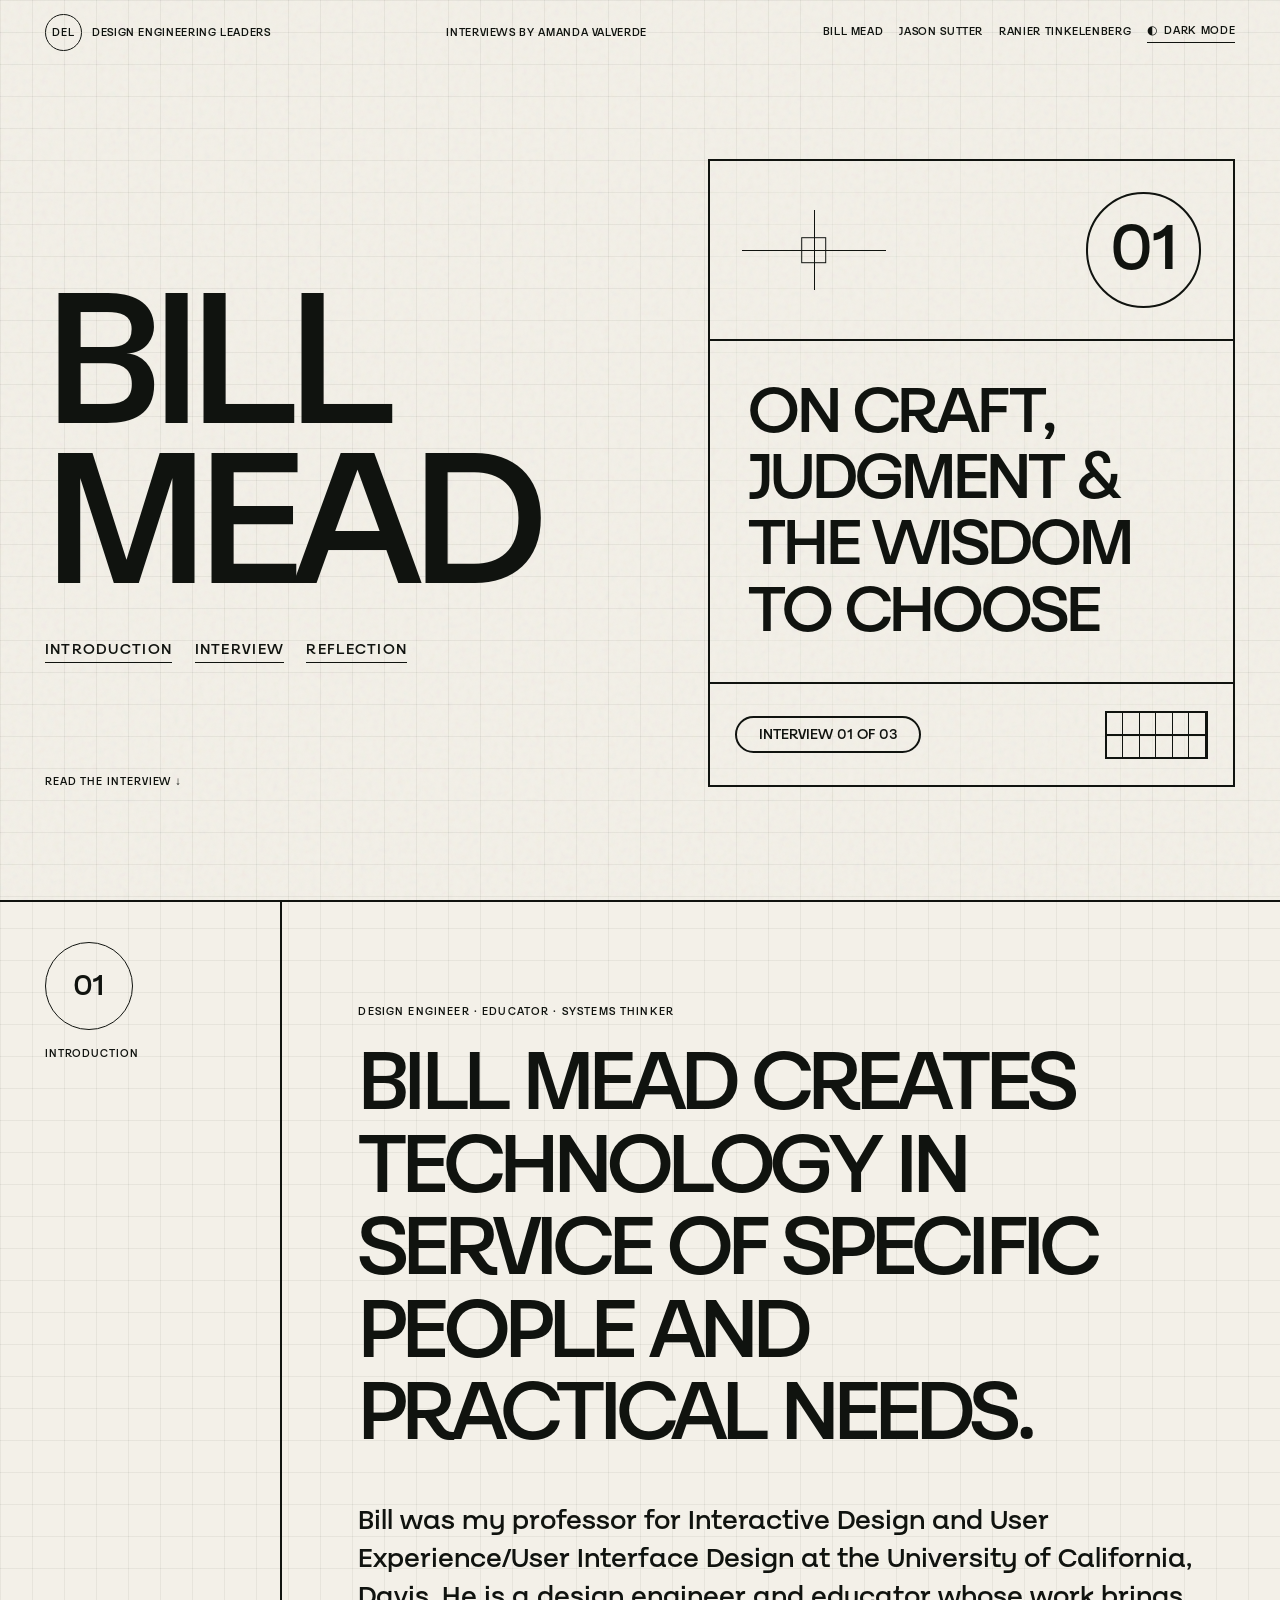
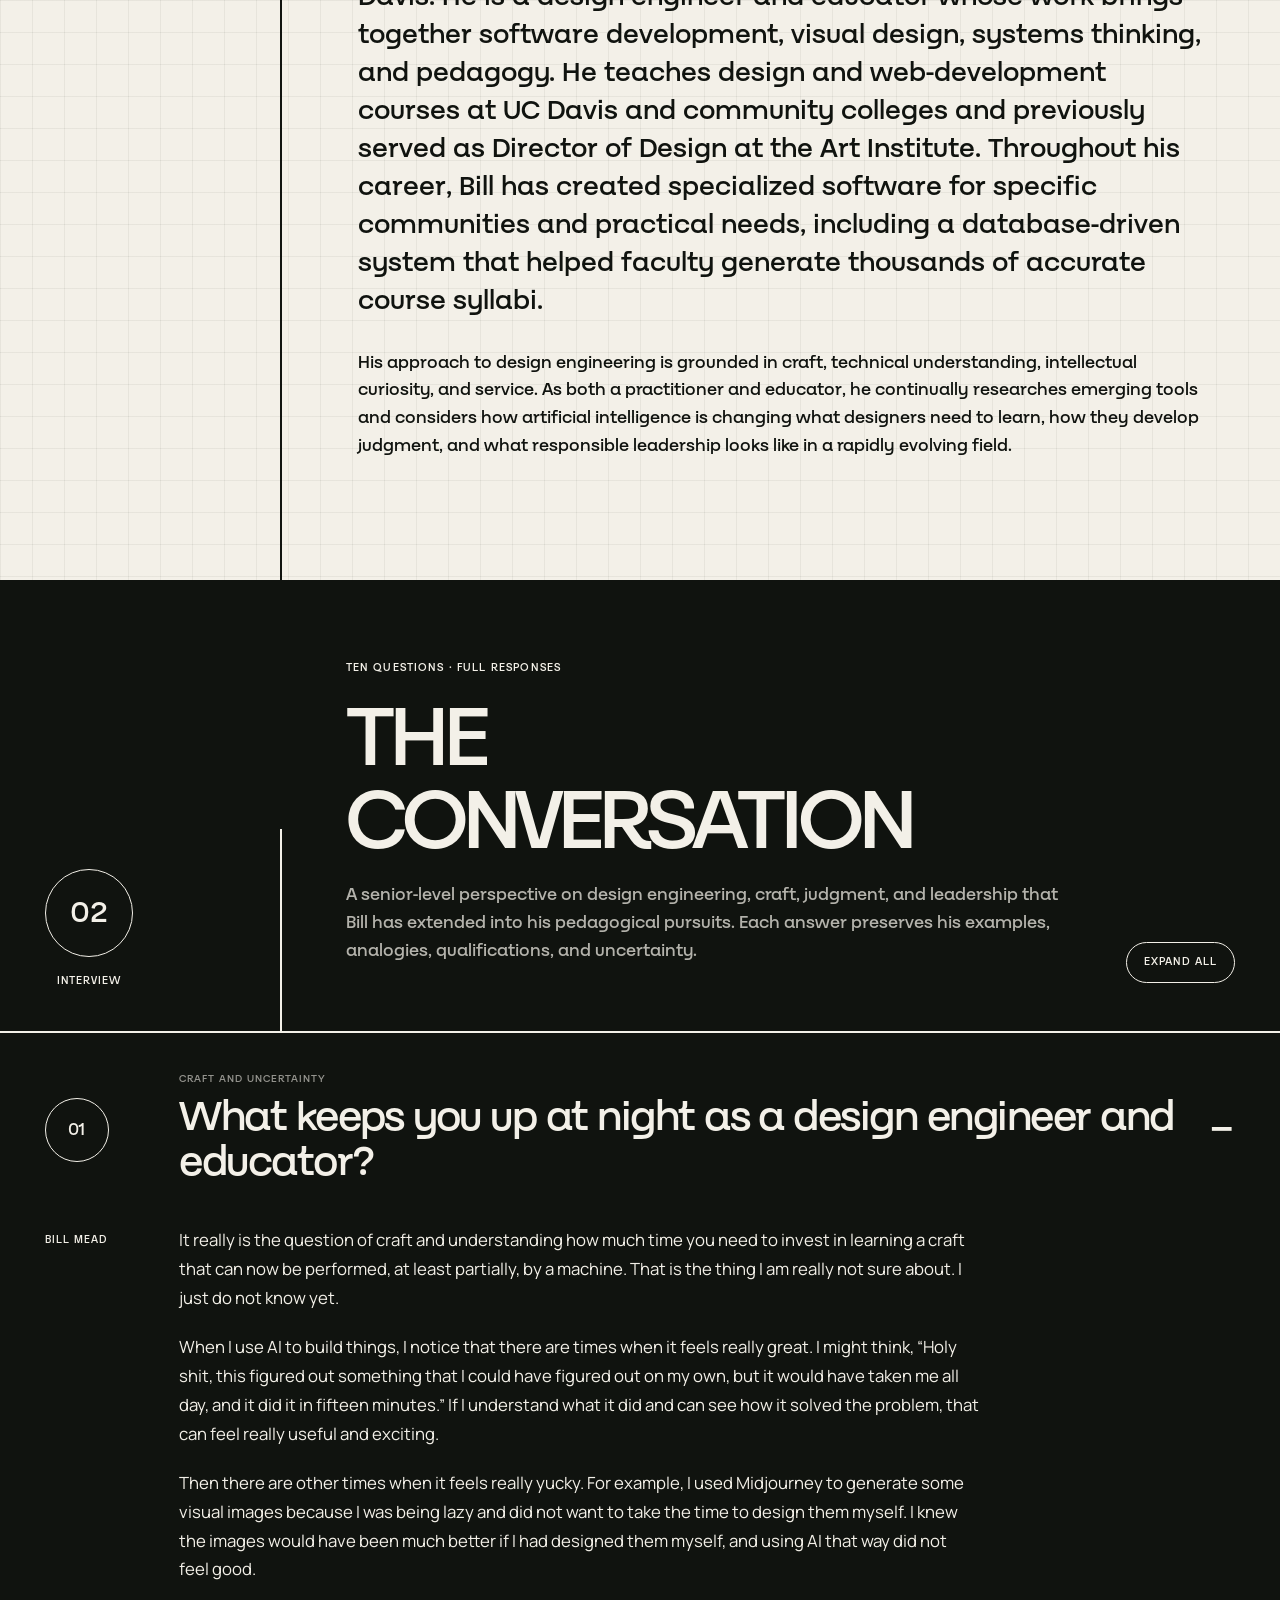
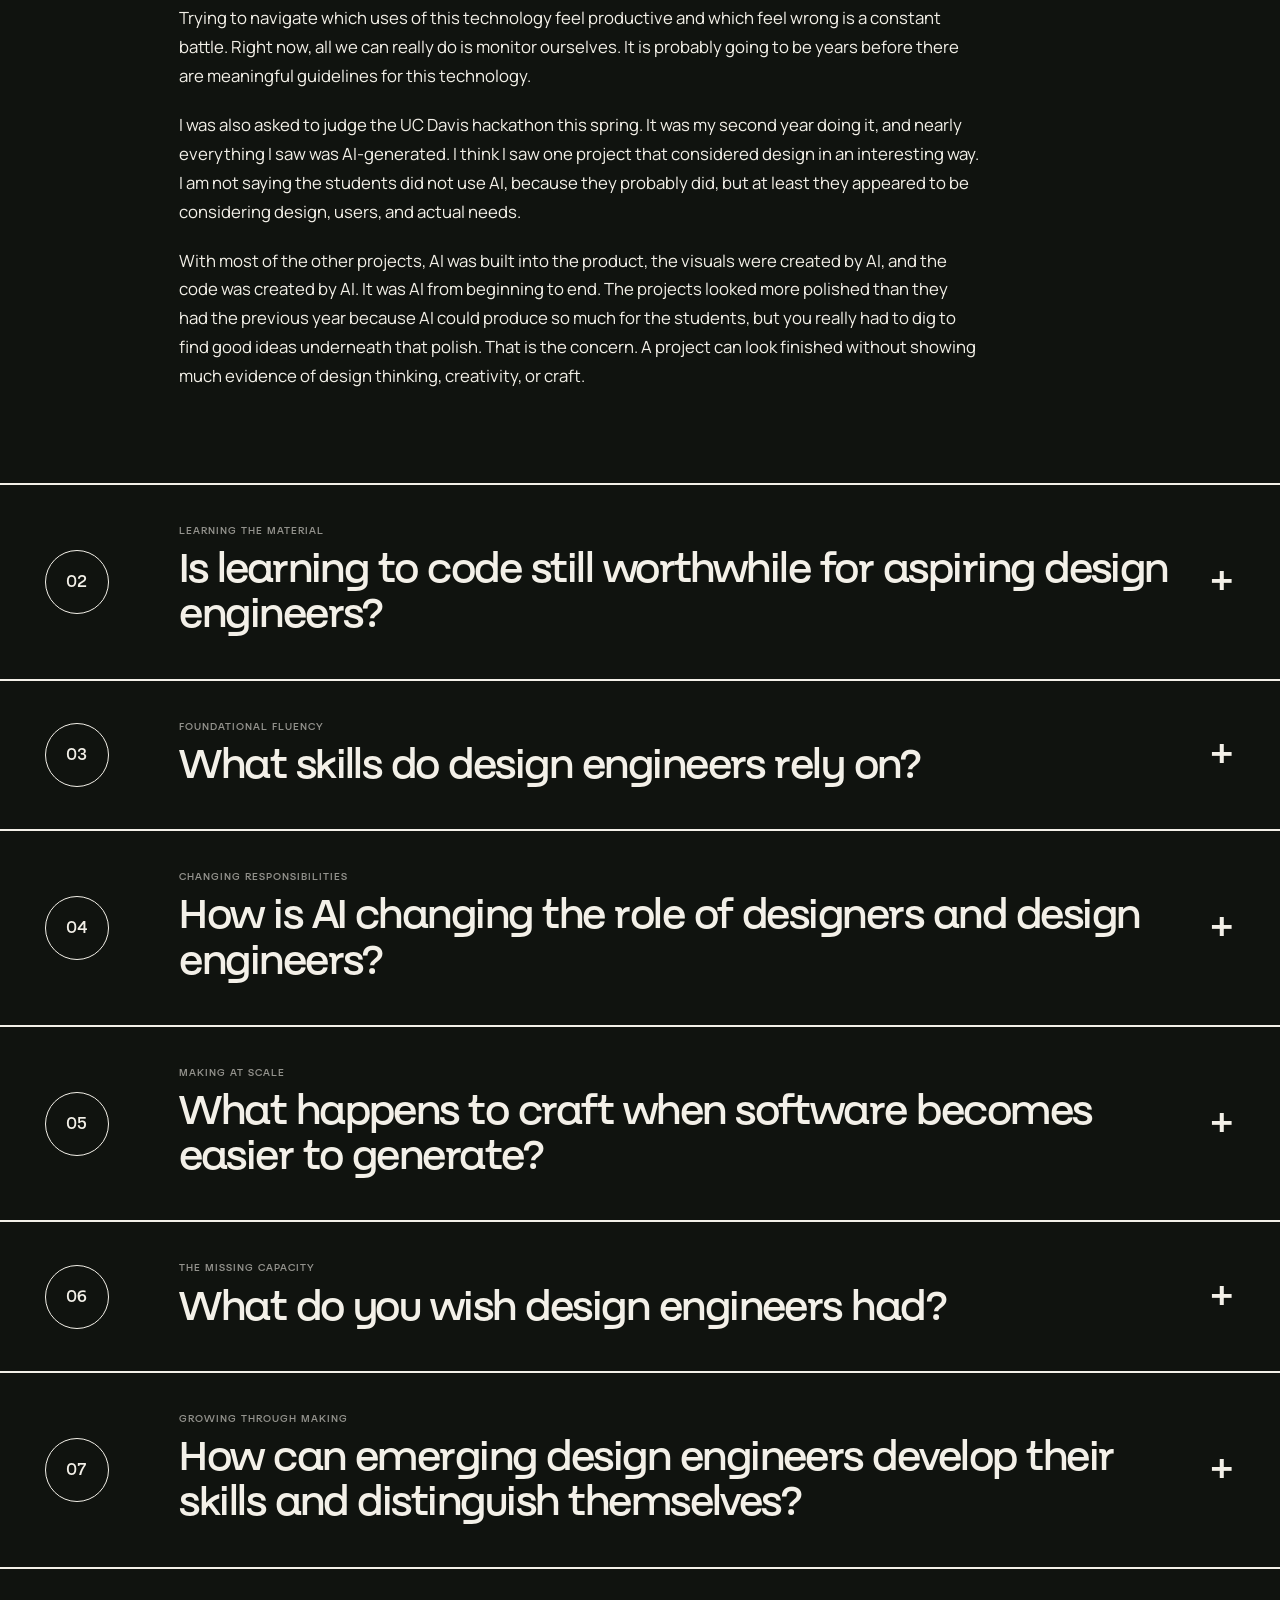
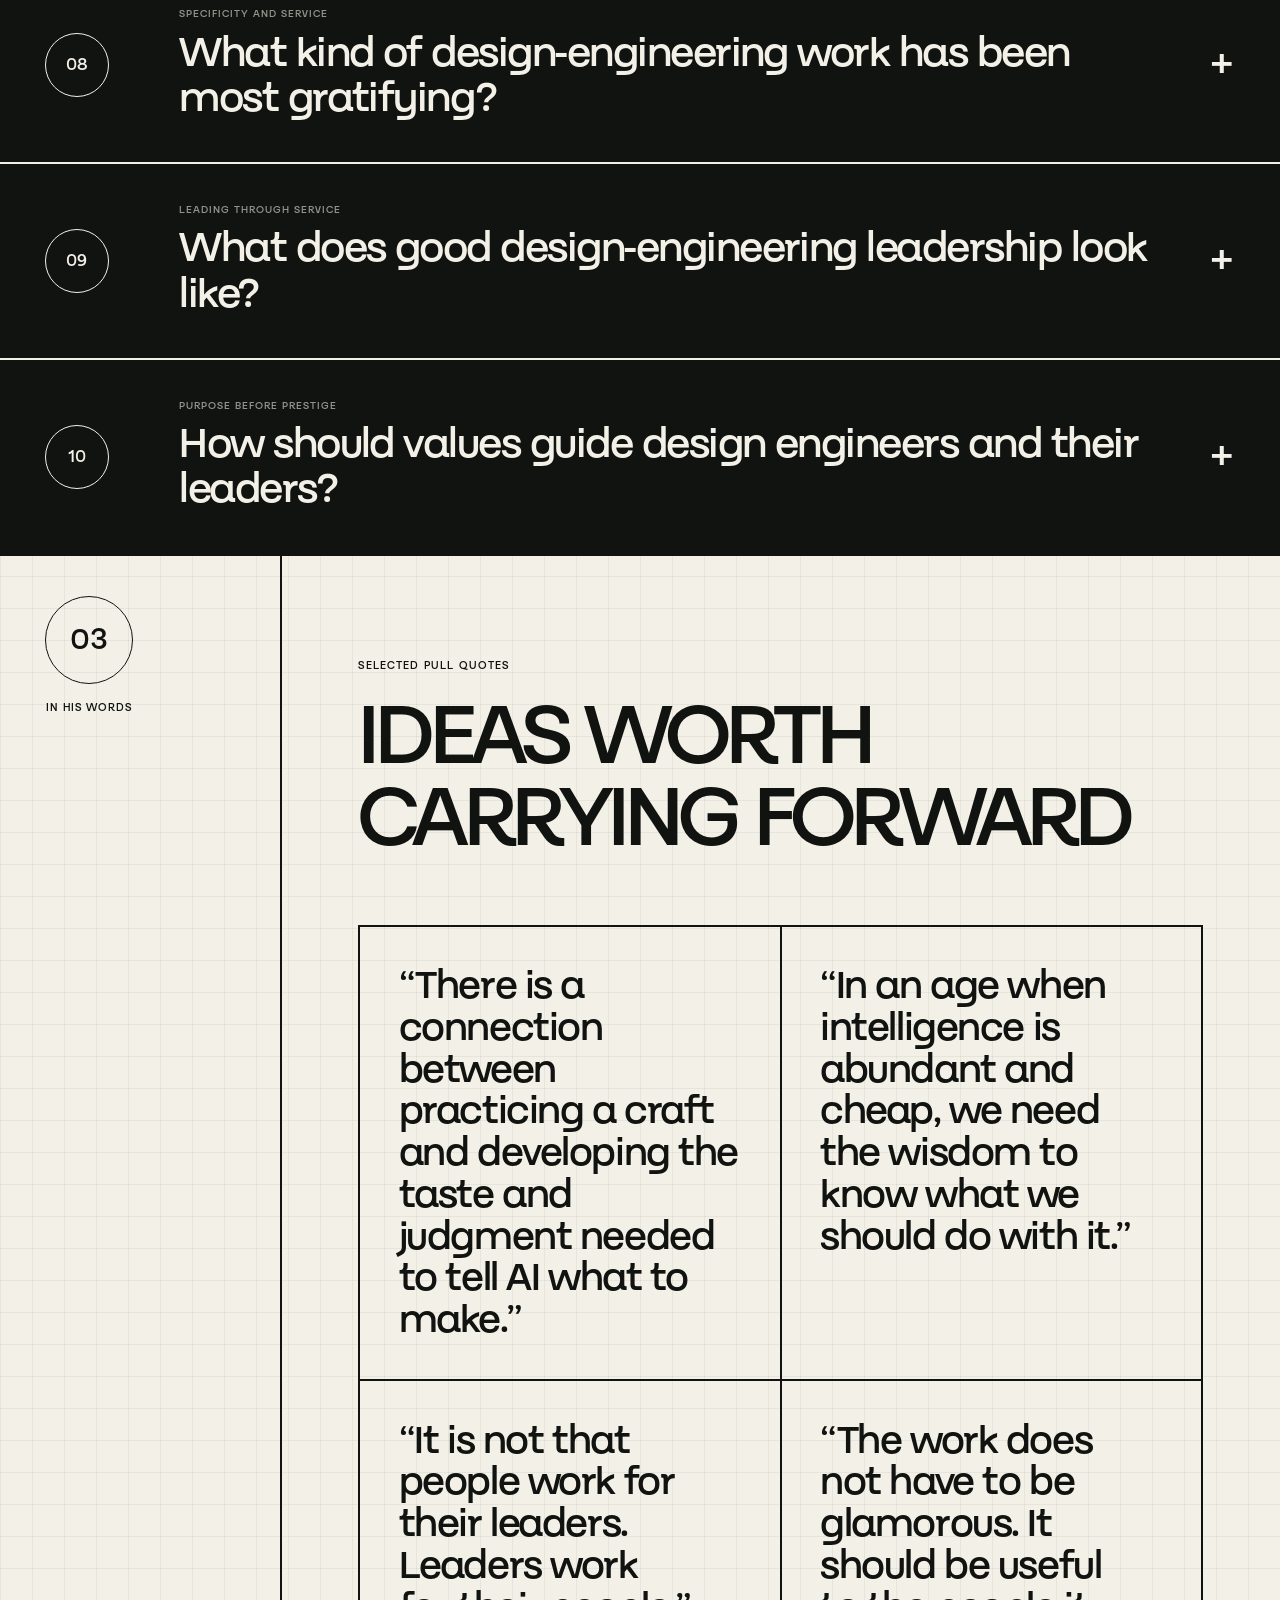
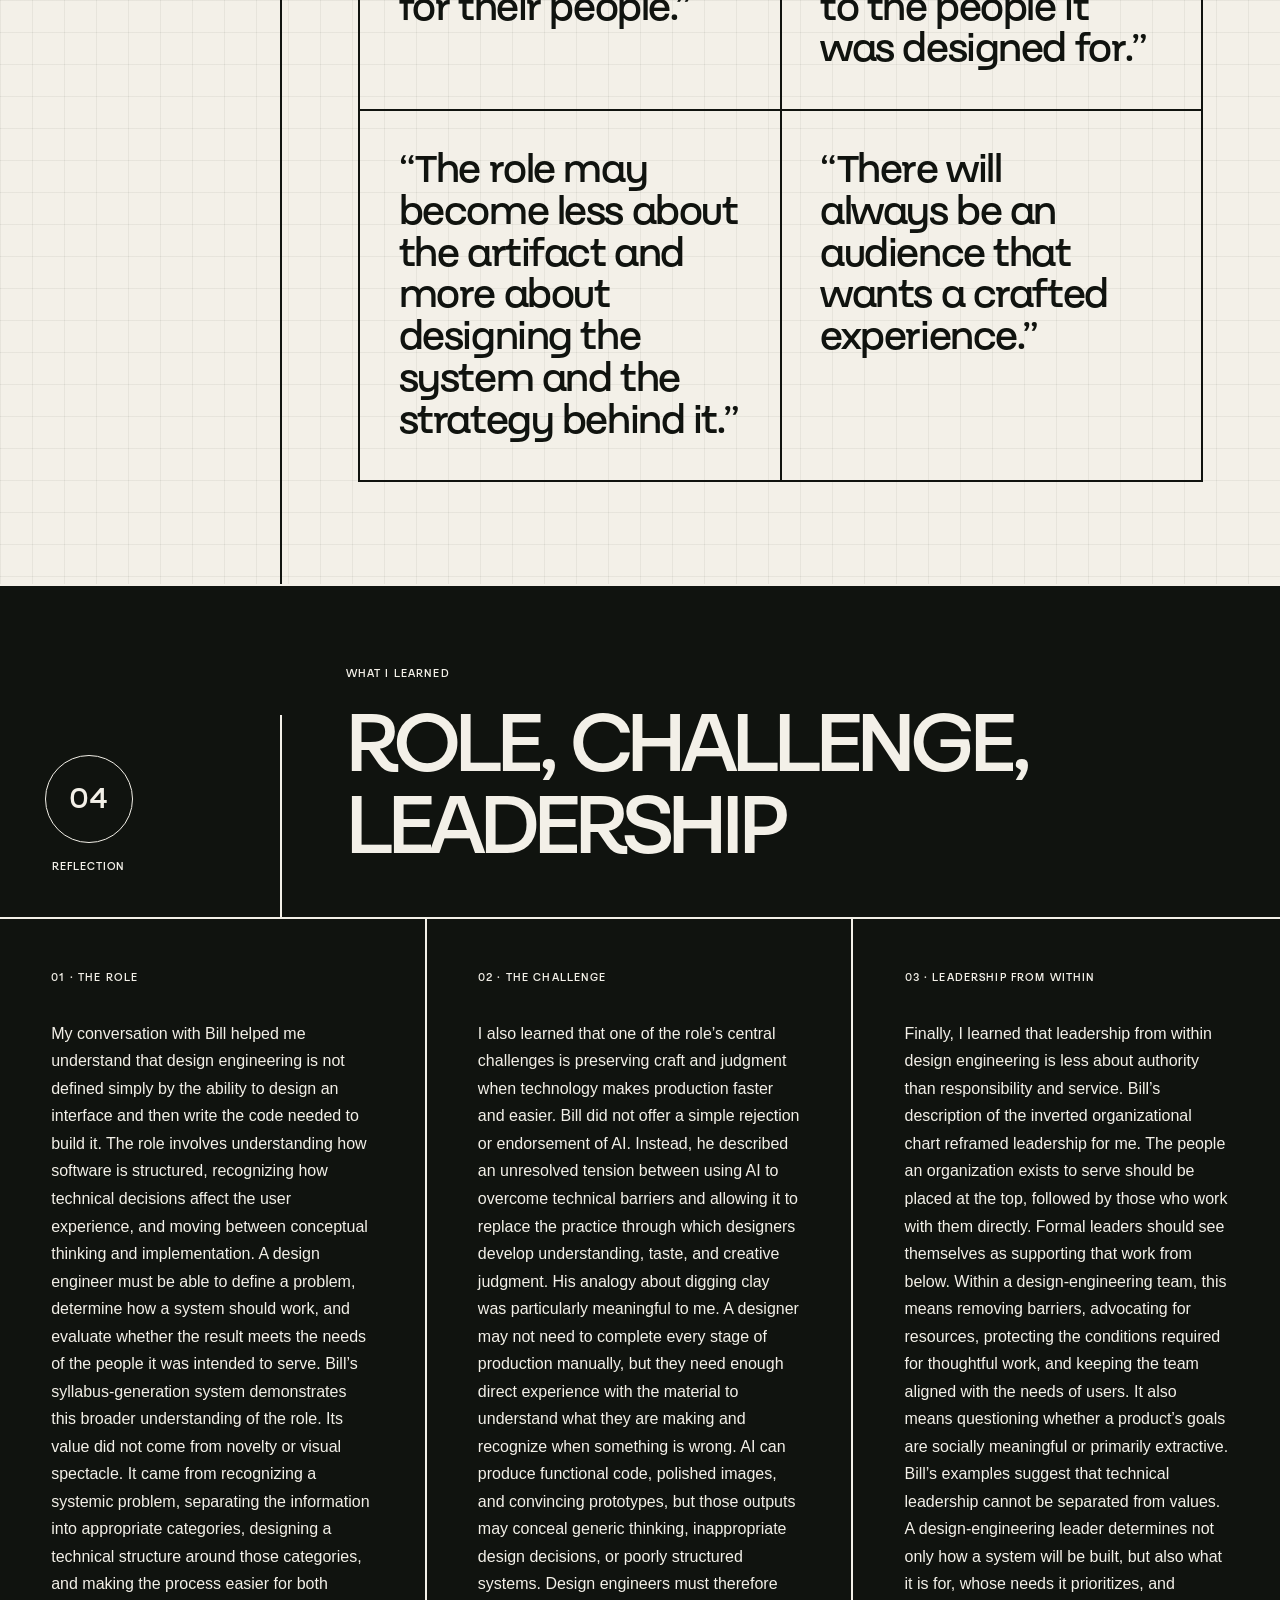
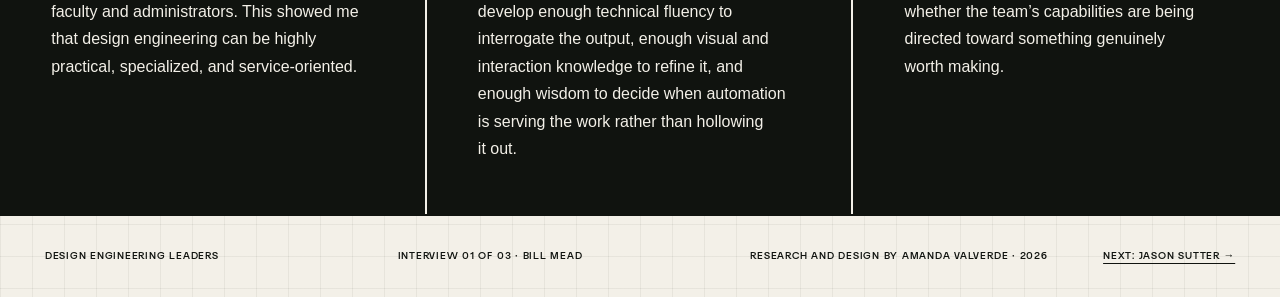
==== index.html @ 5842bb3f "Add files via upload" ====
<!doctype html>
<html lang="en">
<head>
  <meta charset="UTF-8">
  <meta name="viewport" content="width=device-width, initial-scale=1.0">
  <meta name="description" content="Amanda Valverde interviews design engineer and educator Bill Mead about craft, judgment, AI, technical fluency, and service-centered leadership.">
  <meta name="theme-color" content="#f3f0e8">
  <title>Bill Mead | Design Engineering Leaders</title>
  <link rel="stylesheet" href="styles.css">
  <script src="script.js" defer></script>
</head>
<body>
  <a class="skip-link" href="#main">Skip to interview</a>

  <header class="site-header" data-header>
    <a class="brand" href="#top" aria-label="Design Engineering Leaders, back to top">
      <span>DEL</span>
      <span>Design Engineering Leaders</span>
    </a>
    <p class="header-credit">INTERVIEWS BY AMANDA VALVERDE</p>
    <button class="menu-button" type="button" aria-expanded="false" aria-controls="site-nav">
      <span>Menu</span><span aria-hidden="true">+</span>
    </button>
    <nav id="site-nav" class="site-nav" aria-label="Primary navigation">
      <a href="#top" aria-current="page">Bill Mead</a>
      <a href="jason-sutter.html">Jason Sutter</a>
      <a href="ranier-tinkelenberg.html">Ranier Tinkelenberg</a>
      <button class="theme-toggle" type="button" data-theme-toggle aria-pressed="false"><span aria-hidden="true">◐</span><span data-theme-label>Dark mode</span></button>
    </nav>
  </header>

  <main id="main">
    <section class="hero" id="top" aria-labelledby="hero-title">
      <div class="hero-identity">
        <div class="hero-name" aria-label="Bill Mead">
          <span>BILL</span>
          <span>MEAD</span>
        </div>
        <nav class="hero-anchor-links" aria-label="Bill Mead page sections">
          <a href="#introduction">Introduction</a>
          <a href="#interview">Interview</a>
          <a href="#reflection">Reflection</a>
        </nav>
        <a class="scroll-cue" href="#introduction">Read the interview <span aria-hidden="true">↓</span></a>
      </div>

      <div class="hero-module">
        <div class="module-top">
          <span class="crosshair" aria-hidden="true"><i></i></span>
          <span class="issue-number">01</span>
        </div>
        <div class="module-title">
          <h1 id="hero-title">On craft,<br>judgment &amp;<br>the wisdom<br>to choose</h1>
        </div>
        <div class="module-bottom">
          <span class="interview-label">Interview 01 of 03</span>
          <span class="mini-grid" aria-hidden="true"></span>
        </div>
      </div>

    </section>

    <section class="introduction ruled-section" id="introduction" aria-labelledby="intro-title">
      <div class="section-marker">
        <span>01</span>
        <p>Introduction</p>
      </div>
      <div class="intro-copy">
        <p class="eyebrow">Design engineer · Educator · Systems thinker</p>
        <h2 id="intro-title">Bill Mead creates technology in service of specific people and practical needs.</h2>
        <p class="standfirst">Bill was my professor for Interactive Design and User Experience/User Interface Design at the University of California, Davis. He is a design engineer and educator whose work brings together software development, visual design, systems thinking, and pedagogy. He teaches design and web-development courses at UC Davis and community colleges and previously served as Director of Design at the Art Institute. Throughout his career, Bill has created specialized software for specific communities and practical needs, including a database-driven system that helped faculty generate thousands of accurate course syllabi.</p>
        <p>His approach to design engineering is grounded in craft, technical understanding, intellectual curiosity, and service. As both a practitioner and educator, he continually researches emerging tools and considers how artificial intelligence is changing what designers need to learn, how they develop judgment, and what responsible leadership looks like in a rapidly evolving field.</p>
      </div>
    </section>

    <section class="interview" id="interview" aria-labelledby="interview-title">
      <header class="interview-header">
        <div class="section-marker light-marker"><span>02</span><p>Interview</p></div>
        <div>
          <p class="eyebrow">Ten questions · Full responses</p>
          <h2 id="interview-title">The conversation</h2>
          <p>A senior-level perspective on design engineering, craft, judgment, and leadership that Bill has extended into his pedagogical pursuits. Each answer preserves his examples, analogies, qualifications, and uncertainty.</p>
        </div>
        <button class="expand-all" type="button" data-expand-all aria-pressed="false">Expand all</button>
      </header>

      <div class="question-list">
        <article class="question-card">
          <button class="question-toggle" type="button" aria-expanded="true" aria-controls="answer-01">
            <span class="question-number">01</span>
            <span class="question-copy"><small>Craft and uncertainty</small>What keeps you up at night as a design engineer and educator?</span>
            <span class="toggle-mark" aria-hidden="true">−</span>
          </button>
          <div class="answer" id="answer-01">
            <p class="speaker">Bill Mead</p>
            <p>It really is the question of craft and understanding how much time you need to invest in learning a craft that can now be performed, at least partially, by a machine. That is the thing I am really not sure about. I just do not know yet.</p>
            <p>When I use AI to build things, I notice that there are times when it feels really great. I might think, “Holy shit, this figured out something that I could have figured out on my own, but it would have taken me all day, and it did it in fifteen minutes.” If I understand what it did and can see how it solved the problem, that can feel really useful and exciting.</p>
            <p>Then there are other times when it feels really yucky. For example, I used Midjourney to generate some visual images because I was being lazy and did not want to take the time to design them myself. I knew the images would have been much better if I had designed them myself, and using AI that way did not feel good.</p>
            <p>Trying to navigate which uses of this technology feel productive and which feel wrong is a constant battle. Right now, all we can really do is monitor ourselves. It is probably going to be years before there are meaningful guidelines for this technology.</p>
            <p>I was also asked to judge the UC Davis hackathon this spring. It was my second year doing it, and nearly everything I saw was AI-generated. I think I saw one project that considered design in an interesting way. I am not saying the students did not use AI, because they probably did, but at least they appeared to be considering design, users, and actual needs.</p>
            <p>With most of the other projects, AI was built into the product, the visuals were created by AI, and the code was created by AI. It was AI from beginning to end. The projects looked more polished than they had the previous year because AI could produce so much for the students, but you really had to dig to find good ideas underneath that polish. That is the concern. A project can look finished without showing much evidence of design thinking, creativity, or craft.</p>
          </div>
        </article>

        <article class="question-card">
          <button class="question-toggle" type="button" aria-expanded="false" aria-controls="answer-02">
            <span class="question-number">02</span>
            <span class="question-copy"><small>Learning the material</small>Is learning to code still worthwhile for aspiring design engineers?</span>
            <span class="toggle-mark" aria-hidden="true">+</span>
          </button>
          <div class="answer" id="answer-02" hidden>
            <p class="speaker">Bill Mead</p>
            <p>I wonder about that too. I do not really know, and I think it is still too early to have a definitive answer.</p>
            <p>My sense is that if you really want to do this work, then yes, you need to understand how to architect software. You need to know how to make decisions. You need to know how to get AI to code something the way you want it coded, how to make it follow your style guide, and how you want the code organized. There is a lot of higher-level knowledge involved, even if you are no longer writing every line manually.</p>
            <p>I was talking to Eric Howard, who owns Direct Message in Sacramento. He is a software engineer, designer, and artist. He used an analogy about pottery. If you are going to make pottery, do you need to go out and dig the clay yourself, or can you go to the store and buy the clay?</p>
            <p>I understand that argument. You do not necessarily need to perform every preliminary task yourself. On the other hand, when we are teaching students, I think they still need to dig some of the clay to understand clay. There is a certain amount of the process that you have to experience yourself. The difficult question is how much.</p>
            <p>There is a connection between learning a craft, practicing it, and putting in the hard effort. I watched a video about a band discussing its most famous song. One of the musicians explained that the beginning of the song originated as a finger exercise he used to warm up on the guitar. The rest of the band heard it and thought it sounded interesting, and it eventually became the opening of their most famous song.</p>
            <p>That idea came out of practice. If you are not doing those exercises and engaging directly with the material, how do you develop the taste and judgment necessary to recognize what is interesting? How do you know what to ask an AI system to make? There is a connection between technical practice and judgment, although I do not yet know exactly where that connection lies or how much foundational practice a person needs.</p>
          </div>
        </article>

        <article class="question-card">
          <button class="question-toggle" type="button" aria-expanded="false" aria-controls="answer-03">
            <span class="question-number">03</span>
            <span class="question-copy"><small>Foundational fluency</small>What skills do design engineers rely on?</span>
            <span class="toggle-mark" aria-hidden="true">+</span>
          </button>
          <div class="answer" id="answer-03" hidden>
            <p class="speaker">Bill Mead</p>
            <p>Understanding how software is made at a very fundamental level is extremely important. How do you divide the files? How do you architect an application? What strategies do you use to build the individual pieces and put them together?</p>
            <p>From an engineering perspective, that is the knowledge that AI is likely to handle at only a basic or average level. It will often do the bare minimum. It will move toward the middle or the mean. The result will be “meh” unless somebody with more knowledge provides direction and recognizes where it is going wrong.</p>
            <p>I was recently talking to Matthew Kwan, another graduate of the design department. He said he lets Claude Code do everything, but he cannot read the code because it generates everything in React. I will not let it do that. I tell it I want plain vanilla JavaScript because I want to understand what it is doing and be able to figure out where it has gone wrong.</p>
            <p>In a project I am working on now, I was asking the tool to make both functional and stylistic changes. It was very good at the functional changes. The functionality worked, and I did not have to spend much time looking at that part of the code. The styling changes, however, were much more difficult for it. It did not get them right at least half of the time, and this was just CSS. I had to go into the code and correct the CSS myself.</p>
            <p>In another project, I only wanted to center an element on the screen. All it needed was a width and <code>margin: auto</code>. That was essentially two lines of code, but the AI was doing backflips trying to center this one element. Because I understood CSS, I could recognize that it was overcomplicating a simple problem and fix it myself.</p>
            <p>The technology is improving, and it is considerably better than it was a year ago. Even so, it still does not consistently make good visual and stylistic decisions. Design engineers need enough technical knowledge to understand the output, diagnose problems, and correct the work when the tool does something unnecessary or inappropriate.</p>
          </div>
        </article>

        <article class="question-card">
          <button class="question-toggle" type="button" aria-expanded="false" aria-controls="answer-04">
            <span class="question-number">04</span>
            <span class="question-copy"><small>Changing responsibilities</small>How is AI changing the role of designers and design engineers?</span>
            <span class="toggle-mark" aria-hidden="true">+</span>
          </button>
          <div class="answer" id="answer-04" hidden>
            <p class="speaker">Bill Mead</p>
            <p>I recently watched a video from a senior UX/UI designer who had been doing this work for about fifteen years. She was considering leaving her position because her role had changed so dramatically.</p>
            <p>For years, the product managers would outline the goals of a project. The UX/UI designers would develop the specifications for how the product should look and behave, and then the work would go to the developers to build. Now, product managers can quickly generate prototypes themselves.</p>
            <p>The problem is that the prototypes are often not very good. They may use the branding incorrectly or fail to follow the organization’s design system because the product managers have never needed to know those things. They have not previously been responsible for that part of the process.</p>
            <p>This designer said her role had become more like a consultant. A product manager would generate the beginning of a prototype, and then she would have to explain that it did not follow the brand guidelines or the established design system. She described herself as becoming the “brand police.”</p>
            <p>She was frustrated because she did not get to design anything anymore. Other people were producing the initial work, but they were not doing it very well. She felt as if she were constantly slowing down the process because the product managers could generate something very quickly, while she had to say, “Hold your horses. This needs to be fixed.” She would ultimately have to rebuild much of what they had made. That was not especially creative or enjoyable, but it was necessary.</p>
            <p>I thought her perspective showed both sides of the problem. These tools allow people to iterate and create faster, but the ability to create something quickly does not mean they know what to create. Having the discipline and knowledge to determine what should be made is probably still the most important part.</p>
            <p>I think the work of designers may become less focused on the individual artifact and what it looks like. It may become more focused on designing the system, developing the design strategy, and defining a design system that other people or tools can implement.</p>
            <p>More than ever, designers are going to be needed. If you watch people who promote AI tools, they often demonstrate them by creating Tetris, Snake, a Twitter clone, or something else that already exists in thousands of forms. AI can reproduce those familiar patterns because it has many examples.</p>
            <p>Designers, however, solve unique problems created by particular business propositions, users, and circumstances. Those situations involve questions that AI does not already have answers to. There are still problems that need to be identified, framed, understood, and solved. Designers will be needed for those things.</p>
          </div>
        </article>

        <article class="question-card">
          <button class="question-toggle" type="button" aria-expanded="false" aria-controls="answer-05">
            <span class="question-number">05</span>
            <span class="question-copy"><small>Making at scale</small>What happens to craft when software becomes easier to generate?</span>
            <span class="toggle-mark" aria-hidden="true">+</span>
          </button>
          <div class="answer" id="answer-05" hidden>
            <p class="speaker">Bill Mead</p>
            <p>I think that is a very valid concern, and I do think there will be a trend in that direction.</p>
            <p>The analogy I like to use is furniture. If you think about furniture made a hundred years ago, such as Shaker furniture, there was a highly developed craft involved in making it. Today, 90 percent of us will go to IKEA or Target and buy a table. It is not necessarily a beautifully crafted table, but it serves its purpose.</p>
            <p>However, if you are Apple and you are developing an Apple Store, you are probably not furnishing it with tables from IKEA. Someone is designing and fabricating those objects specifically for that environment.</p>
            <p>We are likely going to make and use much more software, and a large percentage of it will not be well crafted. That does not mean there will no longer be a need for well-crafted software.</p>
            <p>My wife is currently volunteering to photograph garments for a weaving competition. We were discussing the garments at dinner, and she described how beautiful they were. Before machines automated the production of inexpensive clothing, weaving and garment-making were highly developed crafts. People became extraordinarily skilled and fast at making those things. Then the machines came along and completely transformed the process.</p>
            <p>It struck me that this is a metaphor for exactly what is happening with software. There is a craft on the coding side of software, although that craft can be difficult to communicate because users ideally never see the code. They do not know whether the underlying code is well crafted.</p>
            <p>In terms of design, however, there is a recognizable difference between a Porsche and a Toyota RAV4 in the quality of the design and craftsmanship. There will always be an audience that wants a crafted experience.</p>
            <p>At the same time, almost all the software I have made has been for a very niche audience. That type of software is going to explode because people can now create unusual or highly personalized products that might not be intended for anyone but themselves. They can potentially make those products in an afternoon, and that is exciting.</p>
            <p>If you are a small business, you may not need an enormous Salesforce package with millions of features. If you only need a system for creating invoices, you might be able to make software that performs exactly that function without paying for a massive enterprise product. There may be many opportunities for designers in that space because people will not necessarily know how to begin defining or designing those products, even when the software itself becomes easier to build.</p>
          </div>
        </article>

        <article class="question-card quote-question">
          <button class="question-toggle" type="button" aria-expanded="false" aria-controls="answer-06">
            <span class="question-number">06</span>
            <span class="question-copy"><small>The missing capacity</small>What do you wish design engineers had?</span>
            <span class="toggle-mark" aria-hidden="true">+</span>
          </button>
          <div class="answer" id="answer-06" hidden>
            <p class="speaker">Bill Mead</p>
            <p class="answer-lede">I think the real answer is wisdom.</p>
            <p>We can think of AI as a genie in a bottle. You rub the lamp, the genie comes out, and you ask it to grant your wishes. We have versions of those stories across many cultures, and how often do the wishes go wrong?</p>
            <p>When I encountered those stories as a kid, I always thought that if I had a genie, I would ask good questions. I would ask for the right things. I would not fall into the trap of asking for something that would create terrible consequences.</p>
            <p>As an adult, I think the chances that I would actually be the one person capable of asking for exactly the right things are probably quite low.</p>
            <p>We now live in an age when information, or “intelligence” in quotation marks, is abundant and inexpensive. What we need is the wisdom to determine what we should do with it. What should we ask from the genie in the bottle? What should we choose not to ask for? What will the consequences be?</p>
            <p>That is what I wish designers had, or what I hope they will develop: the wisdom to determine how we should use these technologies.</p>
          </div>
        </article>

        <article class="question-card">
          <button class="question-toggle" type="button" aria-expanded="false" aria-controls="answer-07">
            <span class="question-number">07</span>
            <span class="question-copy"><small>Growing through making</small>How can emerging design engineers develop their skills and distinguish themselves?</span>
            <span class="toggle-mark" aria-hidden="true">+</span>
          </button>
          <div class="answer" id="answer-07" hidden>
            <p class="speaker">Bill Mead</p>
            <p>Come up with a passion project, an application, or something else you find genuinely interesting. See whether you can build it and make it look and function the way you want it to look and function. Use some of these tools to help with the coding and see how far you can get.</p>
            <p>At the very least, the design side of design engineering has a lot of opportunity. The fact that you may not need to know as much code as you once did could be an advantage. You can take the pieces you do know and use them to build something.</p>
            <p>I still do not know exactly how much technical foundation a person needs, but you should know enough to understand what the tool is doing and identify where it is going wrong. That is why I ask AI to produce plain JavaScript rather than code I cannot understand. I want to retain the ability to evaluate and modify the work.</p>
            <p>Your music-transposition application and ASL-learning application are great examples of projects to continue developing. They are based on specific interests and genuine needs. Mapping sign language through a camera involves difficult visual and mathematical problems. Even if the prototype is imperfect, it shows that you are engaging with something challenging.</p>
            <p>Hiring managers are probably tired of seeing the same grocery-list applications and redesigned Spotify interfaces. Those projects can still teach useful skills, but personal projects based on unusual interests can help someone distinguish themselves. They also give the designer a reason to remain invested in solving the problem.</p>
            <p>It is also important to seek companies and opportunities with values that align with your own values around design, purpose, and what the work is ultimately for. Those opportunities exist. They may not be easy to find, and it may take time, but there are people who care about doing thoughtful work rather than simply producing things and making money.</p>
          </div>
        </article>

        <article class="question-card">
          <button class="question-toggle" type="button" aria-expanded="false" aria-controls="answer-08">
            <span class="question-number">08</span>
            <span class="question-copy"><small>Specificity and service</small>What kind of design-engineering work has been most gratifying?</span>
            <span class="toggle-mark" aria-hidden="true">+</span>
          </button>
          <div class="answer" id="answer-08" hidden>
            <p class="speaker">Bill Mead</p>
            <p>Almost every software project I have created has been for a specific niche group and designed to solve a specific niche problem. That has always been gratifying, especially when I can see the product being used or use it myself.</p>
            <p>One particular example comes from my time at the Art Institute, when I was the Director of Design. I built a tool that allowed faculty to generate syllabi for their courses.</p>
            <p>An accrediting body had visited the school and discovered that the course descriptions included in faculty syllabi did not always match the official descriptions in the course catalog. Until then, the school created syllabi by passing Microsoft Word files around. An instructor might read the course description in the document, decide they did not like it, and rewrite it. The description would then no longer match the official catalog.</p>
            <p>A course syllabus is composed of approximately three types of content. First, there is information that applies to every course, such as accessibility policies and policies for students with disabilities. Second, there is information that applies to a specific course, including its official description and student learning outcomes. Third, there is information created by the instructor, such as the weekly schedule, meeting times, assignments, and contact information.</p>
            <p>I created a database-driven system that pulled in the institution-wide policies and official course information. Instructors only had to enter the information specific to themselves and the way they planned to teach the course. The system provided a simple web form and generated a completed syllabus as a PDF.</p>
            <p>Faculty loved it because they could produce their syllabi in minutes. The administration loved it because a staff member no longer had to inspect every syllabus and compare every student learning outcome with the official catalog.</p>
            <p>The dean told me I should sell the system, but I did not think there was much of a market for it. Schools are not necessarily inclined to invest money simply to save time for faculty and administrators when they cannot identify an immediate financial return. Even so, it was incredibly satisfying to make something that solved a real problem. Before the school closed, the system had generated somewhere between 5,000 and 8,000 syllabi.</p>
            <p>That is the kind of work I find meaningful. It does not have to be glamorous. It should be useful to the people for whom it was designed.</p>
          </div>
        </article>

        <article class="question-card">
          <button class="question-toggle" type="button" aria-expanded="false" aria-controls="answer-09">
            <span class="question-number">09</span>
            <span class="question-copy"><small>Leading through service</small>What does good design-engineering leadership look like?</span>
            <span class="toggle-mark" aria-hidden="true">+</span>
          </button>
          <div class="answer" id="answer-09" hidden>
            <p class="speaker">Bill Mead</p>
            <p>I look for leaders who understand that the organizational chart in most organizations is upside down.</p>
            <p>If you look at the organizational chart for UC Davis, it will place the president at the top and the students at the bottom. That structure should be reversed. The students should be at the top. The people directly beneath them should be those who work with and support the students. The president should be at the bottom.</p>
            <p>Good leaders understand that they are there to support their people. It is not that everyone else works for the leader. The leader works for their people.</p>
            <p>Leaders should keep unnecessary problems off their people’s desks so those people can do the best job possible. They should remove obstacles, secure the support their teams need, and advocate for the people doing the work.</p>
            <p>Leaders who put themselves on a pedestal, assume everyone is there because they report to them, and simply boss people around do not understand leadership.</p>
            <p>In an educational setting, for example, a strong department chair should fight for the students and the program. The chair should press the administration for the money, staffing, and resources the department needs to succeed. If enrollment grows, leadership should recognize that the program needs additional support rather than treating its growth only as a problem.</p>
            <p>Leadership requires understanding whose needs the organization exists to serve. It also requires being willing to challenge higher levels of the organization when their priorities interfere with the people and purpose of the program.</p>
          </div>
        </article>

        <article class="question-card">
          <button class="question-toggle" type="button" aria-expanded="false" aria-controls="answer-10">
            <span class="question-number">10</span>
            <span class="question-copy"><small>Purpose before prestige</small>How should values guide design engineers and their leaders?</span>
            <span class="toggle-mark" aria-hidden="true">+</span>
          </button>
          <div class="answer" id="answer-10" hidden>
            <p class="speaker">Bill Mead</p>
            <p>I recently saw an excellent interview with the CEO of Patreon. He is a musician who has been involved with bands, and he started Patreon as a way for people to connect with audiences and build communities around their creative work.</p>
            <p>He discussed the decisions Patreon has made that run against the common approach to social media. Much of social media is designed primarily to capture attention. Patreon is trying to build something that is not simply about attention. It was refreshing to see someone working with a team to make something they genuinely believe in rather than focusing strictly on enriching themselves.</p>
            <p>I also listened to an interview with the CEO of GoFundMe. The only money GoFundMe makes from many campaigns comes from optional tips people leave for the platform. The money collected for a person asking for help goes to that person unless the donor separately chooses to tip GoFundMe. Their stated purpose is to give people opportunities to help one another.</p>
            <p>Those examples interest me because they show leaders making choices based on what they believe the platform should do and whom it should serve.</p>
            <p>For designers, it is important to look for companies and opportunities that share their values around design and its purpose. There is a broad spectrum of work in the industry. At one end, people use AI to automate the production of enormous quantities of meaningless content. At the other, people are using technology to solve specific problems and create things they believe are worthwhile.</p>
            <p>The work that aligns with your values is out there. I am not saying it will be easy to find, but I think it exists. Leadership involves establishing a meaningful purpose and helping a team make decisions that remain aligned with it.</p>
          </div>
        </article>
      </div>
    </section>

    <section class="pull-quotes ruled-section" aria-labelledby="quotes-title">
      <div class="section-marker"><span>03</span><p>In his words</p></div>
      <div class="quotes-content">
        <p class="eyebrow">Selected pull quotes</p>
        <h2 id="quotes-title">Ideas worth carrying forward</h2>
        <div class="quotes-grid">
          <blockquote>“There is a connection between practicing a craft and developing the taste and judgment needed to tell AI what to make.”</blockquote>
          <blockquote>“In an age when intelligence is abundant and cheap, we need the wisdom to know what we should do with it.”</blockquote>
          <blockquote>“It is not that people work for their leaders. Leaders work for their people.”</blockquote>
          <blockquote>“The work does not have to be glamorous. It should be useful to the people it was designed for.”</blockquote>
          <blockquote>“The role may become less about the artifact and more about designing the system and the strategy behind it.”</blockquote>
          <blockquote>“There will always be an audience that wants a crafted experience.”</blockquote>
        </div>
      </div>
    </section>

    <section class="reflection" id="reflection" aria-labelledby="reflection-title">
      <header class="reflection-header">
        <div class="section-marker light-marker"><span>04</span><p>Reflection</p></div>
        <div><p class="eyebrow">What I learned</p><h2 id="reflection-title">Role, challenge, leadership</h2></div>
      </header>
      <div class="reflection-grid">
        <article><span>01 · The role</span><p>My conversation with Bill helped me understand that design engineering is not defined simply by the ability to design an interface and then write the code needed to build it. The role involves understanding how software is structured, recognizing how technical decisions affect the user experience, and moving between conceptual thinking and implementation. A design engineer must be able to define a problem, determine how a system should work, and evaluate whether the result meets the needs of the people it was intended to serve. Bill’s syllabus-generation system demonstrates this broader understanding of the role. Its value did not come from novelty or visual spectacle. It came from recognizing a systemic problem, separating the information into appropriate categories, designing a technical structure around those categories, and making the process easier for both faculty and administrators. This showed me that design engineering can be highly practical, specialized, and service-oriented.</p></article>
        <article><span>02 · The challenge</span><p>I also learned that one of the role’s central challenges is preserving craft and judgment when technology makes production faster and easier. Bill did not offer a simple rejection or endorsement of AI. Instead, he described an unresolved tension between using AI to overcome technical barriers and allowing it to replace the practice through which designers develop understanding, taste, and creative judgment. His analogy about digging clay was particularly meaningful to me. A designer may not need to complete every stage of production manually, but they need enough direct experience with the material to understand what they are making and recognize when something is wrong. AI can produce functional code, polished images, and convincing prototypes, but those outputs may conceal generic thinking, inappropriate design decisions, or poorly structured systems. Design engineers must therefore develop enough technical fluency to interrogate the output, enough visual and interaction knowledge to refine it, and enough wisdom to decide when automation is serving the work rather than hollowing it out.</p></article>
        <article><span>03 · Leadership from within</span><p>Finally, I learned that leadership from within design engineering is less about authority than responsibility and service. Bill’s description of the inverted organizational chart reframed leadership for me. The people an organization exists to serve should be placed at the top, followed by those who work with them directly. Formal leaders should see themselves as supporting that work from below. Within a design-engineering team, this means removing barriers, advocating for resources, protecting the conditions required for thoughtful work, and keeping the team aligned with the needs of users. It also means questioning whether a product’s goals are socially meaningful or primarily extractive. Bill’s examples suggest that technical leadership cannot be separated from values. A design-engineering leader determines not only how a system will be built, but also what it is for, whose needs it prioritizes, and whether the team’s capabilities are being directed toward something genuinely worth making.</p></article>
      </div>
    </section>
  </main>

  <button class="back-to-top" type="button" data-back-to-top aria-label="Back to top" aria-hidden="true" tabindex="-1"><span aria-hidden="true">↑</span></button>

  <footer>
    <p>Design Engineering Leaders</p>
    <p>Interview 01 of 03 · Bill Mead</p>
    <p>Research and design by Amanda Valverde · 2026</p>
    <a href="jason-sutter.html">Next: Jason Sutter →</a>
  </footer>
</body>
</html>
---- styles.css ----
@import url("https://fonts.googleapis.com/css2?family=Manrope:wght@400;500&display=swap");

@font-face {
  font-family: "Batica Sans";
  src: url("assets/fonts/batica-sans-regular.otf") format("opentype");
  font-style: normal;
  font-weight: 400;
  font-display: swap;
}

:root {
  --paper: #f3f0e8;
  --ink: #10130f;
  --muted: #6f716b;
  --line: rgba(16, 19, 15, 0.72);
  --hairline: rgba(16, 19, 15, 0.16);
  --grid-line: rgba(16, 19, 15, 0.055);
  --paper-94: rgba(243, 240, 232, 0.94);
  --paper-72: rgba(243, 240, 232, 0.72);
  --paper-58: rgba(243, 240, 232, 0.58);
  --paper-34: rgba(243, 240, 232, 0.34);
  --paper-08: rgba(243, 240, 232, 0.08);
  --sans: "Batica Sans", "Arial Narrow", Arial, sans-serif;
  --responses: "Manrope", Arial, sans-serif;
  color-scheme: light;
}

:root[data-theme="dark"] {
  --paper: #10130f;
  --ink: #f3f0e8;
  --muted: #a9aba4;
  --line: rgba(243, 240, 232, 0.72);
  --hairline: rgba(243, 240, 232, 0.16);
  --grid-line: rgba(243, 240, 232, 0.055);
  --paper-94: rgba(16, 19, 15, 0.94);
  --paper-72: rgba(16, 19, 15, 0.72);
  --paper-58: rgba(16, 19, 15, 0.58);
  --paper-34: rgba(16, 19, 15, 0.34);
  --paper-08: rgba(16, 19, 15, 0.08);
  color-scheme: dark;
}

* { box-sizing: border-box; }
html {
  scroll-behavior: smooth;
  -webkit-user-select: none;
  user-select: none;
}
body {
  margin: 0;
  color: var(--ink);
  background:
    linear-gradient(var(--grid-line) 1px, transparent 1px),
    linear-gradient(90deg, var(--grid-line) 1px, transparent 1px),
    var(--paper);
  background-size: 32px 32px;
  font-family: var(--sans);
  font-size: 18px;
  line-height: 1.55;
  font-synthesis: none;
  -webkit-font-smoothing: antialiased;
}
body::before {
  position: fixed;
  z-index: 1000;
  inset: 0;
  content: "";
  pointer-events: none;
  opacity: .26;
  mix-blend-mode: multiply;
  background-image: url("data:image/svg+xml,%3Csvg viewBox='0 0 180 180' xmlns='http://www.w3.org/2000/svg'%3E%3Cfilter id='n'%3E%3CfeTurbulence type='fractalNoise' baseFrequency='.8' numOctaves='4' stitchTiles='stitchTiles'/%3E%3C/filter%3E%3Crect width='100%25' height='100%25' filter='url(%23n)' opacity='.22'/%3E%3C/svg%3E");
}
a { color: inherit; text-underline-offset: 4px; }
button { color: inherit; font: inherit; }
p { text-wrap: pretty; }
h1, h2, blockquote { text-wrap: balance; }
.skip-link { position: fixed; z-index: 2000; top: 1rem; left: 1rem; padding: .6rem 1rem; color: var(--paper); background: var(--ink); transform: translateY(-180%); }
.skip-link:focus { transform: none; }

.site-header {
  position: fixed;
  z-index: 100;
  top: 0;
  left: 0;
  display: grid;
  width: 100%;
  grid-template-columns: auto 1fr auto;
  align-items: center;
  gap: 1.5rem;
  padding: .9rem 3.5vw;
  border-bottom: 1.5px solid transparent;
  font-size: .73rem;
  text-transform: uppercase;
  letter-spacing: .055em;
  transition: background .2s ease, border-color .2s ease;
}
.site-header.is-scrolled { border-color: var(--ink); background: var(--paper-94); backdrop-filter: blur(12px); }
.brand { display: inline-flex; align-items: center; gap: .65rem; text-decoration: none; }
.brand span:first-child { display: grid; width: 2.3rem; aspect-ratio: 1; place-items: center; border: 1.5px solid; border-radius: 50%; }
.header-credit { margin: 0; text-align: center; }
.site-nav { display: flex; gap: 1rem; align-items: center; }
.site-nav a { text-decoration: none; border-bottom: 1px solid transparent; }
.site-nav a:hover, .site-nav a:focus-visible { border-color: currentColor; }
.theme-toggle { display: inline-flex; align-items: center; gap: .4rem; padding: 0 0 .1rem; border: 0; border-bottom: 1px solid currentColor; background: transparent; cursor: pointer; font-size: inherit; text-transform: uppercase; letter-spacing: inherit; white-space: nowrap; }
.theme-toggle:hover, .theme-toggle:focus-visible { background: var(--ink); color: var(--paper); outline-offset: 4px; }
.menu-button { display: none; border: 0; background: transparent; text-transform: uppercase; }

.hero {
  position: relative;
  display: grid;
  height: 100svh;
  min-height: 100svh;
  grid-template-columns: 1.08fr .92fr;
  gap: 3.4vw;
  align-content: center;
  align-items: stretch;
  padding: clamp(5.5rem, 7vw, 7rem) 3.5vw 3.4vw;
  overflow: hidden;
}
.hero-identity {
  position: relative;
  display: flex;
  min-width: 0;
  flex-direction: column;
  justify-content: center;
}
.hero-name {
  display: flex;
  min-width: 0;
  flex-direction: column;
  justify-content: center;
  font-family: "Batica Sans", sans-serif;
  font-size: clamp(8rem, 16vw, 19rem);
  font-weight: 400;
  line-height: .78;
  letter-spacing: -.05em;
  text-transform: uppercase;
}
.hero-name span { display: block; white-space: nowrap; }
.hero-name--jason { font-size: clamp(6.5rem, 13.5vw, 16rem); line-height: .82; }
.hero-name--ranier { font-size: clamp(4.8rem, 8vw, 9.5rem); line-height: .88; }
.hero-anchor-links {
  display: flex;
  flex-wrap: wrap;
  gap: .65rem 1.4rem;
  align-items: center;
  margin-top: clamp(1.5rem, 3vw, 3rem);
  font-family: "Batica Sans", sans-serif;
  font-size: 1rem;
  line-height: 1;
  letter-spacing: .08em;
  text-transform: uppercase;
}
.hero-anchor-links a {
  padding-bottom: .3rem;
  border-bottom: 1.5px solid var(--ink);
  text-decoration: none;
}
.hero-anchor-links a:hover,
.hero-anchor-links a:focus-visible {
  background: var(--ink);
  color: var(--paper);
  outline-offset: 4px;
}
.hero-module { display: grid; min-width: 0; align-self: center; border: 2px solid var(--ink); background: var(--paper-34); grid-template-rows: clamp(7rem, 14vw, 14rem) auto clamp(5.25rem, 8vw, 7rem); }
.module-top { display: flex; align-items: center; justify-content: space-between; padding: 1.7rem 2rem; border-bottom: 2px solid; }
.crosshair { position: relative; display: block; width: 9rem; height: 5rem; }
.crosshair::before, .crosshair::after { position: absolute; content: ""; background: var(--ink); }
.crosshair::before { left: 50%; top: 0; width: 1.5px; height: 100%; }
.crosshair::after { left: 0; top: 50%; width: 100%; height: 1.5px; }
.crosshair i { position: absolute; z-index: 1; left: 50%; top: 50%; width: 1.6rem; height: 1.6rem; border: 1.5px solid; transform: translate(-50%, -50%); }
.issue-number { display: grid; width: clamp(6rem, 9vw, 9.25rem); aspect-ratio: 1; place-items: center; border: 2px solid; border-radius: 50%; font-size: clamp(3rem, 5.4vw, 6rem); line-height: 1; }
.module-title { display: flex; align-items: center; padding: clamp(1.5rem, 3vw, 3.2rem); }
.module-title h1 { margin: 0; font-size: clamp(3rem, 5.45vw, 6.2rem); font-weight: 400; line-height: .95; letter-spacing: -.045em; text-transform: uppercase; }
.module-bottom { display: flex; align-items: center; justify-content: space-between; gap: 1.5rem; padding: 1.25rem 1.6rem; border-top: 2px solid; }
.interview-label { padding: .55rem 1.35rem; border: 2px solid; border-radius: 999px; font-size: clamp(.8rem, 1.2vw, 1.2rem); line-height: 1; text-transform: uppercase; }
.mini-grid { width: clamp(5rem, 8vw, 9rem); height: 3rem; border: 2px solid; background: repeating-linear-gradient(90deg, transparent 0, transparent calc(16.666% - 1px), var(--ink) calc(16.666% - 1px), var(--ink) 16.666%), linear-gradient(transparent 48%, var(--ink) 48%, var(--ink) 52%, transparent 52%); }
.scroll-cue { position: absolute; left: 0; bottom: -.18em; font-size: .72rem; line-height: 1; text-transform: uppercase; letter-spacing: .08em; text-decoration: none; }

.ruled-section { display: grid; grid-template-columns: minmax(10rem, 22vw) 1fr; border-top: 2px solid; }
.section-marker { padding: 2.5rem 3.5vw; border-right: 2px solid; }
.section-marker span { display: grid; width: 5.5rem; aspect-ratio: 1; place-items: center; border: 1.5px solid; border-radius: 50%; font-size: 2rem; }
.section-marker p { width: 5.5rem; margin: 1rem 0 0; font-size: .72rem; text-align: center; text-transform: uppercase; letter-spacing: .08em; }
.intro-copy, .quotes-content { max-width: 76rem; padding: clamp(3rem, 8vw, 8rem) clamp(2rem, 6vw, 7rem); }
.eyebrow { margin: 0 0 1.25rem; font-size: .72rem; text-transform: uppercase; letter-spacing: .1em; }
.intro-copy h2, .quotes-content h2, .interview-header h2, .reflection-header h2 { margin: 0; font-size: clamp(3rem, 7vw, 7.8rem); font-weight: 400; line-height: .92; letter-spacing: -.055em; text-transform: uppercase; }
.standfirst { margin-top: 3rem; font-size: clamp(1.35rem, 2.2vw, 2.2rem); line-height: 1.35; }
.intro-copy > p:last-child { max-width: 54rem; }

.interview { color: var(--paper); background: var(--ink); }
.interview-header, .reflection-header { display: grid; grid-template-columns: minmax(10rem, 22vw) 1fr auto; gap: clamp(2rem, 5vw, 6rem); align-items: end; padding-right: 3.5vw; border-bottom: 2px solid var(--paper); }
.light-marker { border-color: var(--paper); }
.interview-header > div:nth-child(2), .reflection-header > div:nth-child(2) { padding: 5rem 0 3rem; }
.interview-header > div:nth-child(2) > p:last-child { max-width: 46rem; color: var(--paper-72); }
.expand-all { margin-bottom: 3rem; padding: .65rem 1.1rem; border: 1.5px solid var(--paper); border-radius: 999px; color: var(--paper); background: transparent; cursor: pointer; font-size: .72rem; text-transform: uppercase; letter-spacing: .08em; }
.expand-all:hover, .expand-all:focus-visible { color: var(--ink); background: var(--paper); }
.question-card { border-bottom: 2px solid var(--paper); }
.question-card:last-child { border-bottom: 0; }
.question-toggle { display: grid; width: 100%; grid-template-columns: minmax(4rem, 8vw) 1fr auto; gap: 2rem; align-items: center; padding: clamp(1.6rem, 3.2vw, 3.5rem) 3.5vw; border: 0; color: inherit; background: transparent; text-align: left; cursor: pointer; }
.question-toggle:hover, .question-toggle:focus-visible { background: var(--paper-08); }
.question-number { display: grid; width: 4rem; aspect-ratio: 1; place-items: center; border: 1.5px solid; border-radius: 50%; }
.question-copy { max-width: 68rem; font-size: clamp(1.8rem, 3.4vw, 4rem); line-height: 1.04; letter-spacing: -.035em; }
.question-copy small { display: block; margin-bottom: .65rem; color: var(--paper-58); font-size: .68rem; line-height: 1; letter-spacing: .09em; text-transform: uppercase; }
.toggle-mark { font-size: 3rem; font-weight: 300; line-height: 1; }
.answer { display: grid; grid-template-columns: minmax(4rem, 8vw) minmax(0, 50rem) 1fr; column-gap: 2rem; padding: 0 3.5vw 4.5rem; }
.answer[hidden] { display: none; }
.answer p { grid-column: 2; margin: 0 0 1.25rem; font-family: var(--responses); font-size: 1.05rem; line-height: 1.72; }
.answer .speaker { grid-column: 1; grid-row: 1 / span 8; margin: .2rem 0 0; font-family: var(--sans); font-size: .7rem; text-transform: uppercase; letter-spacing: .09em; }
.answer .answer-lede { font-family: var(--responses); font-size: clamp(2.5rem, 5vw, 6rem); font-weight: 500; line-height: .95; letter-spacing: -.04em; text-transform: uppercase; }
code { padding: .1rem .3rem; color: var(--ink); background: var(--paper); }

.quotes-content { max-width: none; }
.quotes-grid { display: grid; grid-template-columns: repeat(2, minmax(0, 1fr)); margin-top: 4rem; border-top: 2px solid; border-left: 2px solid; }
blockquote { min-height: 19rem; margin: 0; padding: clamp(1.5rem, 3vw, 3rem); border-right: 2px solid; border-bottom: 2px solid; font-size: clamp(1.75rem, 3.2vw, 3.8rem); line-height: 1.02; letter-spacing: -.035em; }

.reflection { color: var(--paper); background: var(--ink); border-top: 2px solid var(--paper); }
.reflection-grid { display: grid; grid-template-columns: repeat(3, minmax(0, 1fr)); }
.reflection-grid article { padding: clamp(2rem, 4vw, 4.5rem); border-right: 2px solid var(--paper); }
.reflection-grid article:last-child { border-right: 0; }
.reflection-grid span { display: block; margin-bottom: 2rem; font-size: .72rem; text-transform: uppercase; letter-spacing: .1em; }
.reflection-grid p { margin: 0; font-family: Arial, sans-serif; font-size: 1rem; line-height: 1.72; }
footer { display: grid; grid-template-columns: 1fr 1fr 1fr auto; gap: 1.5rem; align-items: center; padding: 2rem 3.5vw; border-top: 2px solid; font-size: .68rem; text-transform: uppercase; letter-spacing: .07em; }
footer p { margin: 0; }
.back-to-top {
  position: fixed;
  z-index: 90;
  right: 3.5vw;
  bottom: 3.5vw;
  display: grid;
  width: 5.5rem;
  aspect-ratio: 1;
  place-items: center;
  border: 1.5px solid var(--ink);
  border-radius: 50%;
  color: var(--ink);
  background: var(--paper-94);
  opacity: 0;
  visibility: hidden;
  pointer-events: none;
  cursor: pointer;
  font-size: 2rem;
  line-height: 1;
  transition: opacity 1s ease, visibility 0s linear 1s;
  backdrop-filter: blur(12px);
}
.back-to-top.is-visible { opacity: 1; visibility: visible; pointer-events: auto; transition: opacity 1s ease; }
.back-to-top:hover, .back-to-top:focus-visible { color: var(--paper); background: var(--ink); outline-offset: 4px; }

@media (min-width: 901px) and (max-width: 1100px) {
  .site-header { grid-template-columns: auto 1fr; }
  .header-credit { display: none; }
  .site-nav { justify-self: end; }
}

@media (max-width: 900px) {
  .site-header { grid-template-columns: 1fr auto; }
  .header-credit { display: none; }
  .menu-button { display: flex; gap: .7rem; cursor: pointer; }
  .site-nav { position: absolute; top: 100%; left: 0; display: none; width: 100%; flex-direction: column; align-items: stretch; padding: 1.25rem 3.5vw; border-block: 1.5px solid; background: var(--paper); }
  .site-nav.is-open { display: flex; }
  .hero { height: auto; min-height: auto; grid-template-columns: 1fr; gap: 2rem; padding-top: 7rem; }
  .hero-name { font-size: clamp(7rem, 28vw, 15rem); }
  .hero-name--jason { font-size: clamp(5.75rem, 23vw, 12rem); }
  .hero-name--ranier { font-size: clamp(4.7rem, 16vw, 8.5rem); }
  .hero-anchor-links { margin-bottom: 1rem; }
  .hero-module { grid-template-rows: 7rem auto 5rem; }
  .module-title h1 { font-size: clamp(3.1rem, 11vw, 6rem); }
  .scroll-cue { display: none; }
  .ruled-section { grid-template-columns: 1fr; }
  .section-marker { display: flex; align-items: center; gap: 1rem; padding: 1.25rem 3.5vw; border-right: 0; border-bottom: 2px solid; }
  .section-marker span { width: 3.5rem; }
  .section-marker p { width: auto; margin: 0; }
  .interview-header, .reflection-header { grid-template-columns: 1fr; gap: 0; padding-right: 0; }
  .interview-header > div:nth-child(2), .reflection-header > div:nth-child(2) { padding: 3rem 3.5vw; }
  .expand-all { justify-self: start; margin: 0 3.5vw 2rem; }
  .question-toggle { grid-template-columns: 3.5rem 1fr auto; gap: 1rem; }
  .question-number { width: 3.5rem; }
  .answer { grid-template-columns: 3.5rem 1fr; gap: 1rem; }
  .answer p { grid-column: 2; }
  .quotes-grid, .reflection-grid { grid-template-columns: 1fr; }
  blockquote { min-height: 0; }
  .reflection-grid article { border-right: 0; border-bottom: 2px solid var(--paper); }
  footer { grid-template-columns: 1fr 1fr; }
}

@media (max-width: 540px) {
  body { font-size: 16px; }
  .brand span:last-child { display: none; }
  .hero { padding-inline: 1rem; }
  .hero-name { font-size: 28vw; line-height: .8; }
  .hero-name--jason { font-size: 23vw; line-height: .84; }
  .hero-name--ranier { font-size: 15vw; line-height: .9; }
  .hero-module { grid-template-rows: 5.5rem auto 4rem; }
  .module-top { padding: 1rem; }
  .crosshair { width: 5rem; height: 3rem; }
  .module-title { padding: 1.35rem; }
  .module-title h1 { font-size: 12vw; }
  .issue-number { width: 4.25rem; font-size: 2rem; }
  .module-bottom { padding: .8rem; }
  .interview-label { padding: .48rem .72rem; font-size: .68rem; }
  .mini-grid { width: 4rem; height: 2rem; }
  .intro-copy, .quotes-content { padding-inline: 1.25rem; }
  .intro-copy h2, .quotes-content h2, .interview-header h2, .reflection-header h2 { font-size: 13vw; }
  .question-toggle { grid-template-columns: 2.8rem 1fr auto; gap: .7rem; padding-inline: 1rem; }
  .question-number { width: 2.8rem; font-size: .8rem; }
  .question-copy { font-size: 1.55rem; }
  .toggle-mark { font-size: 2rem; }
  .answer { display: block; padding-inline: 4.5rem 1rem; }
  .answer .speaker { margin-bottom: 1.5rem; }
  .back-to-top { right: 1rem; bottom: 1rem; width: 3.5rem; font-size: 1.45rem; }
  footer { grid-template-columns: 1fr; }
}

@media (prefers-reduced-motion: reduce) {
  html { scroll-behavior: auto; }
  .back-to-top, .back-to-top.is-visible { transition: none; }
}
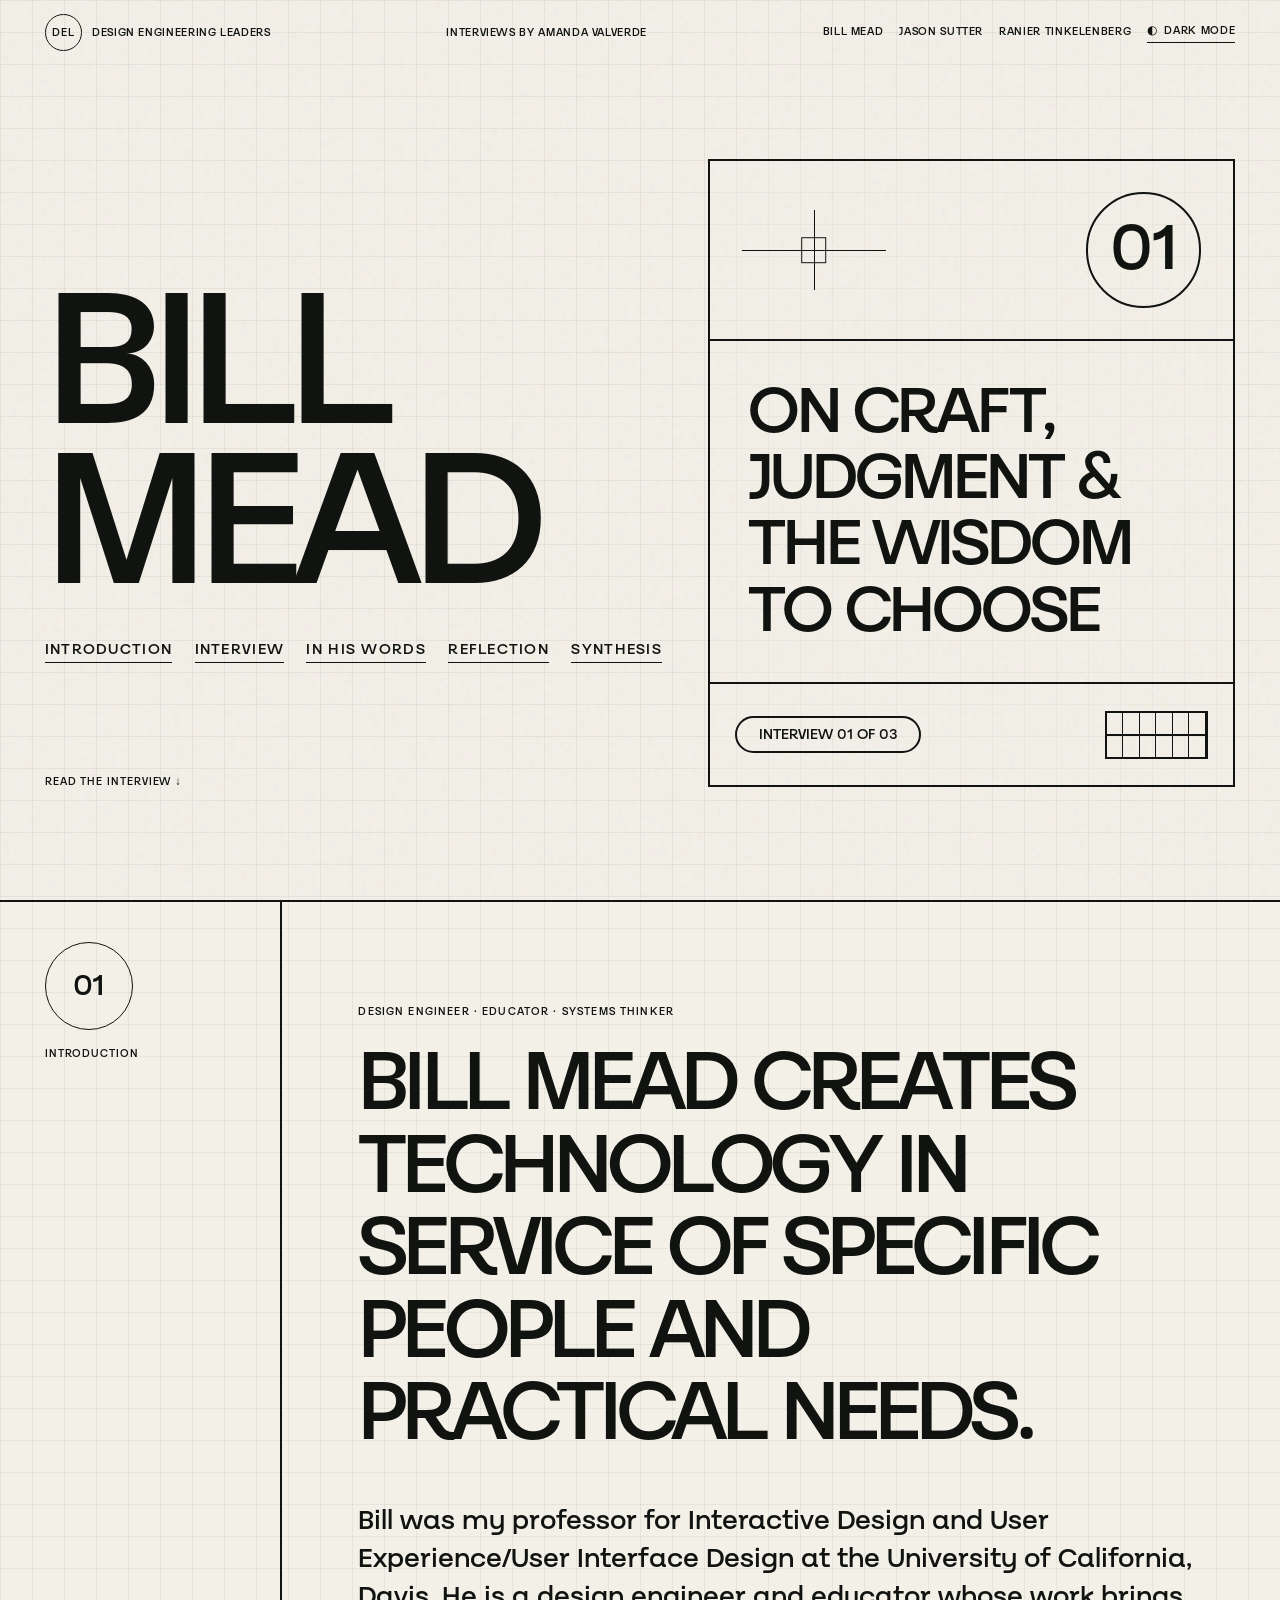
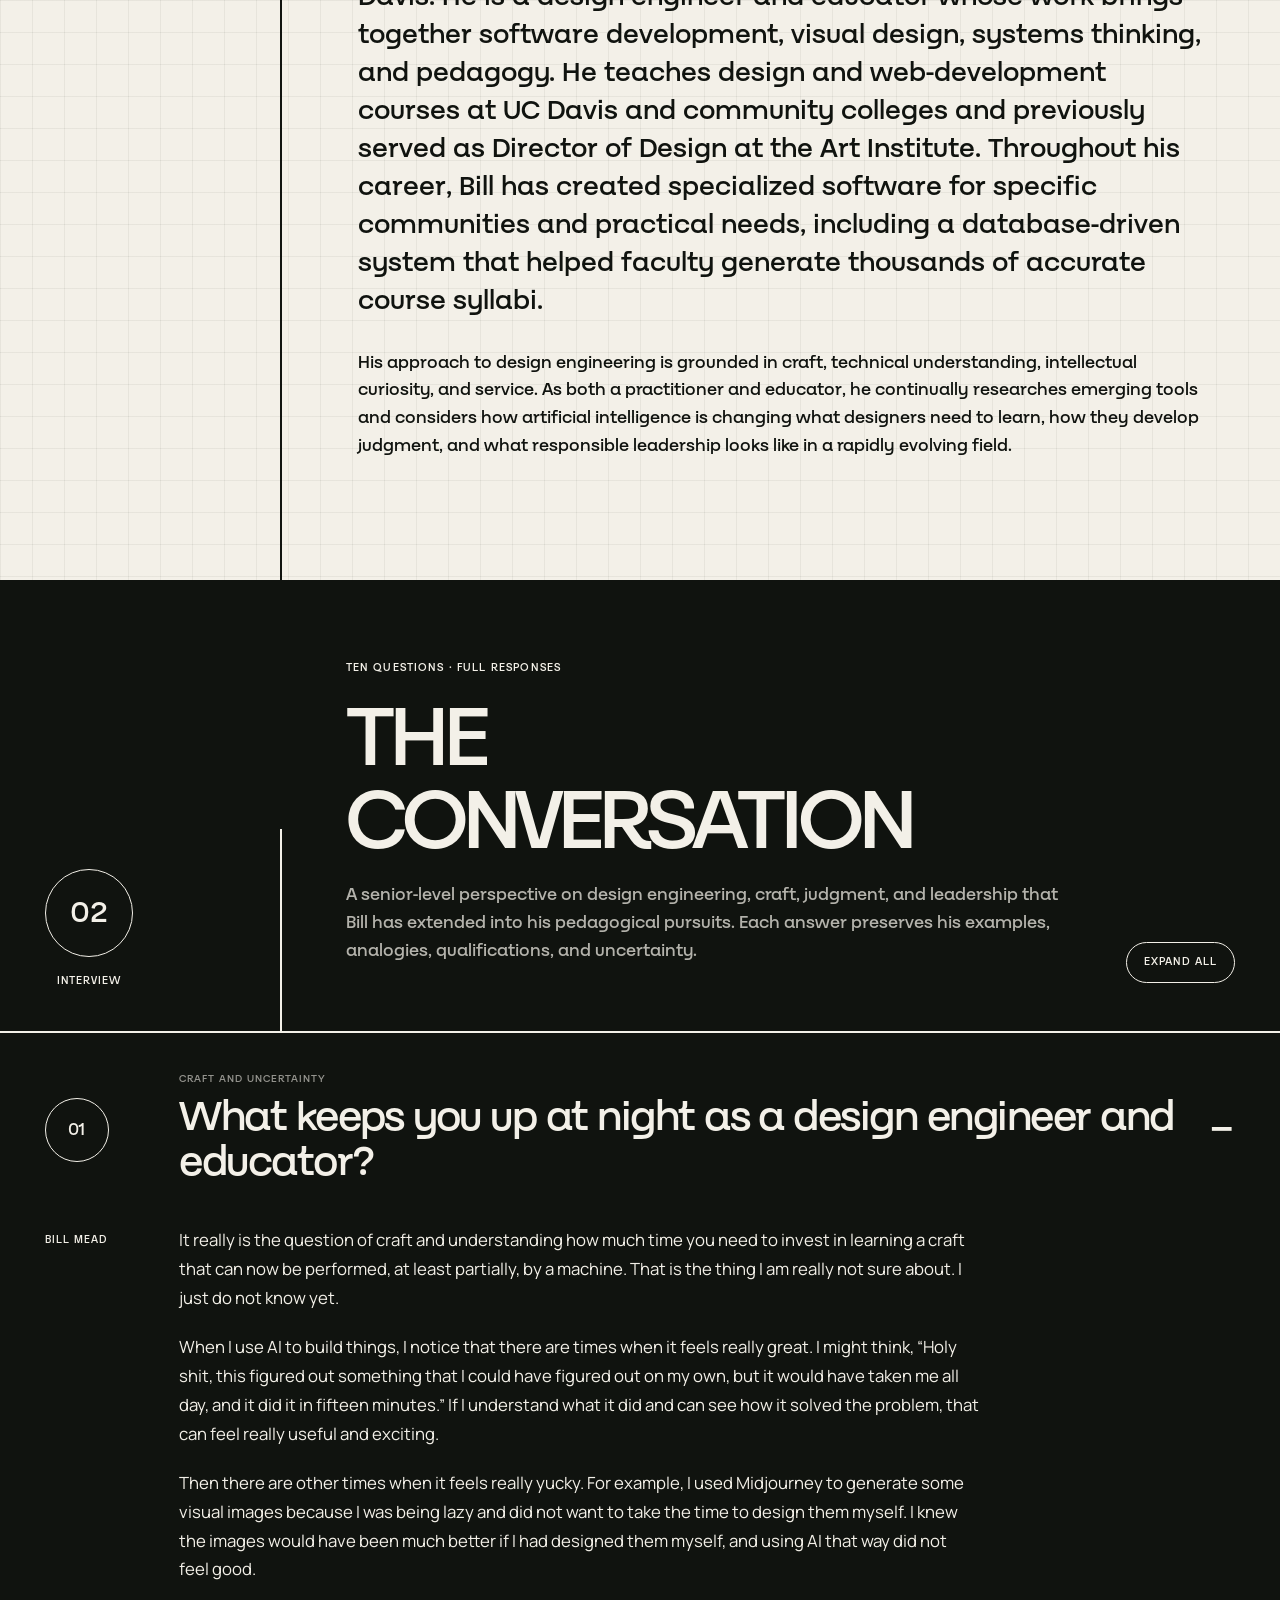
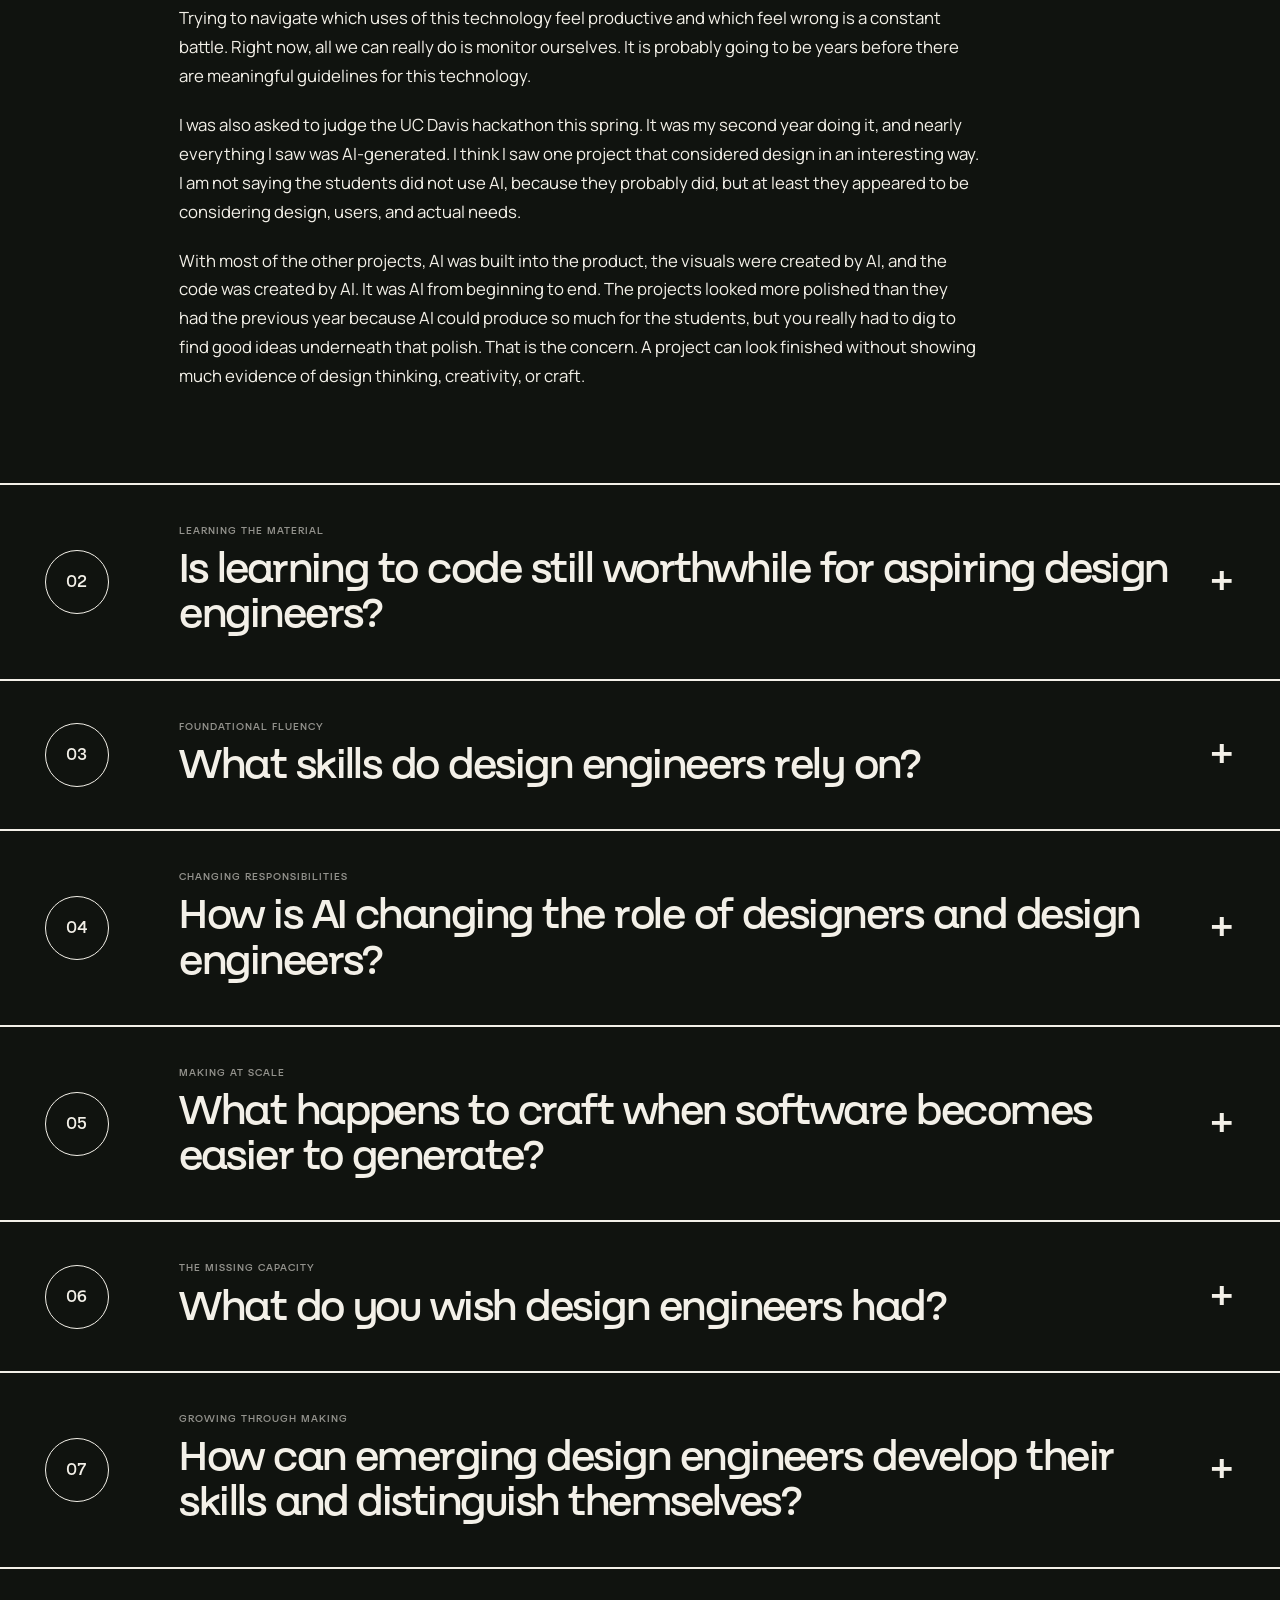
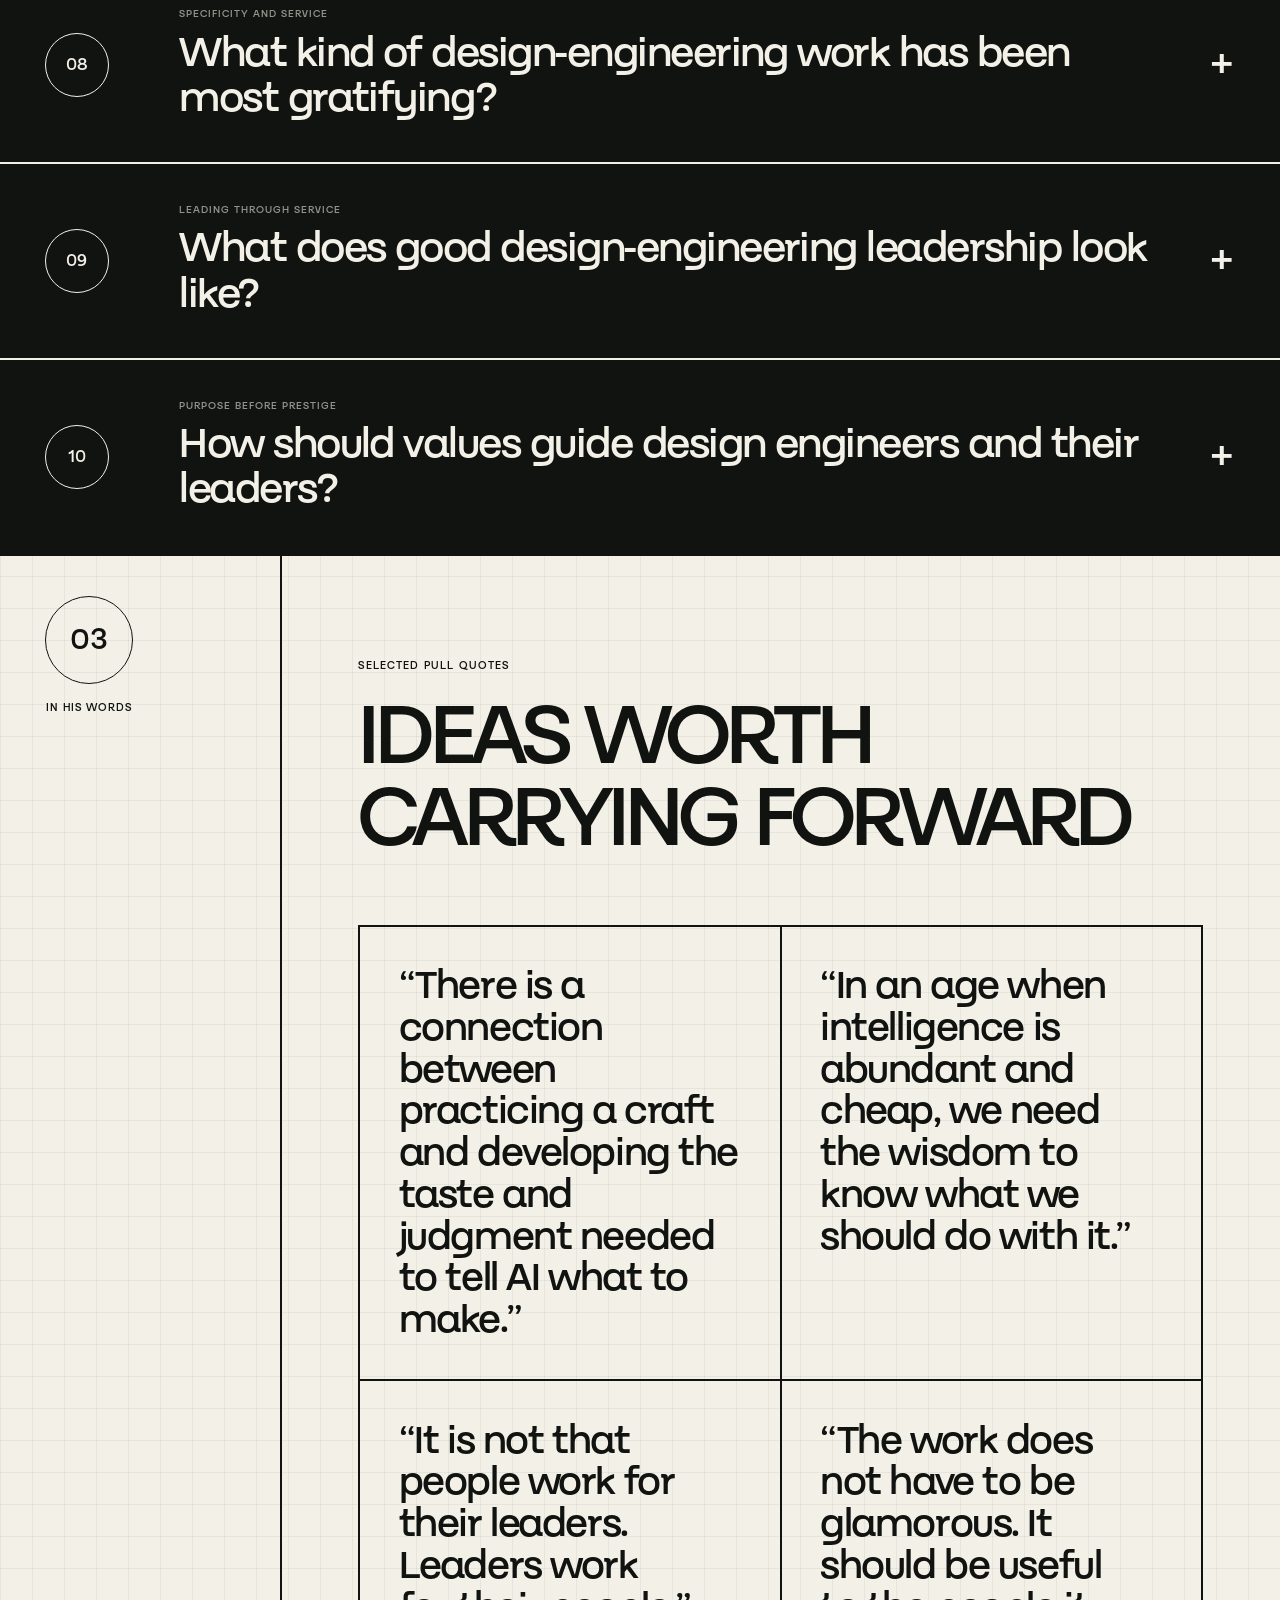
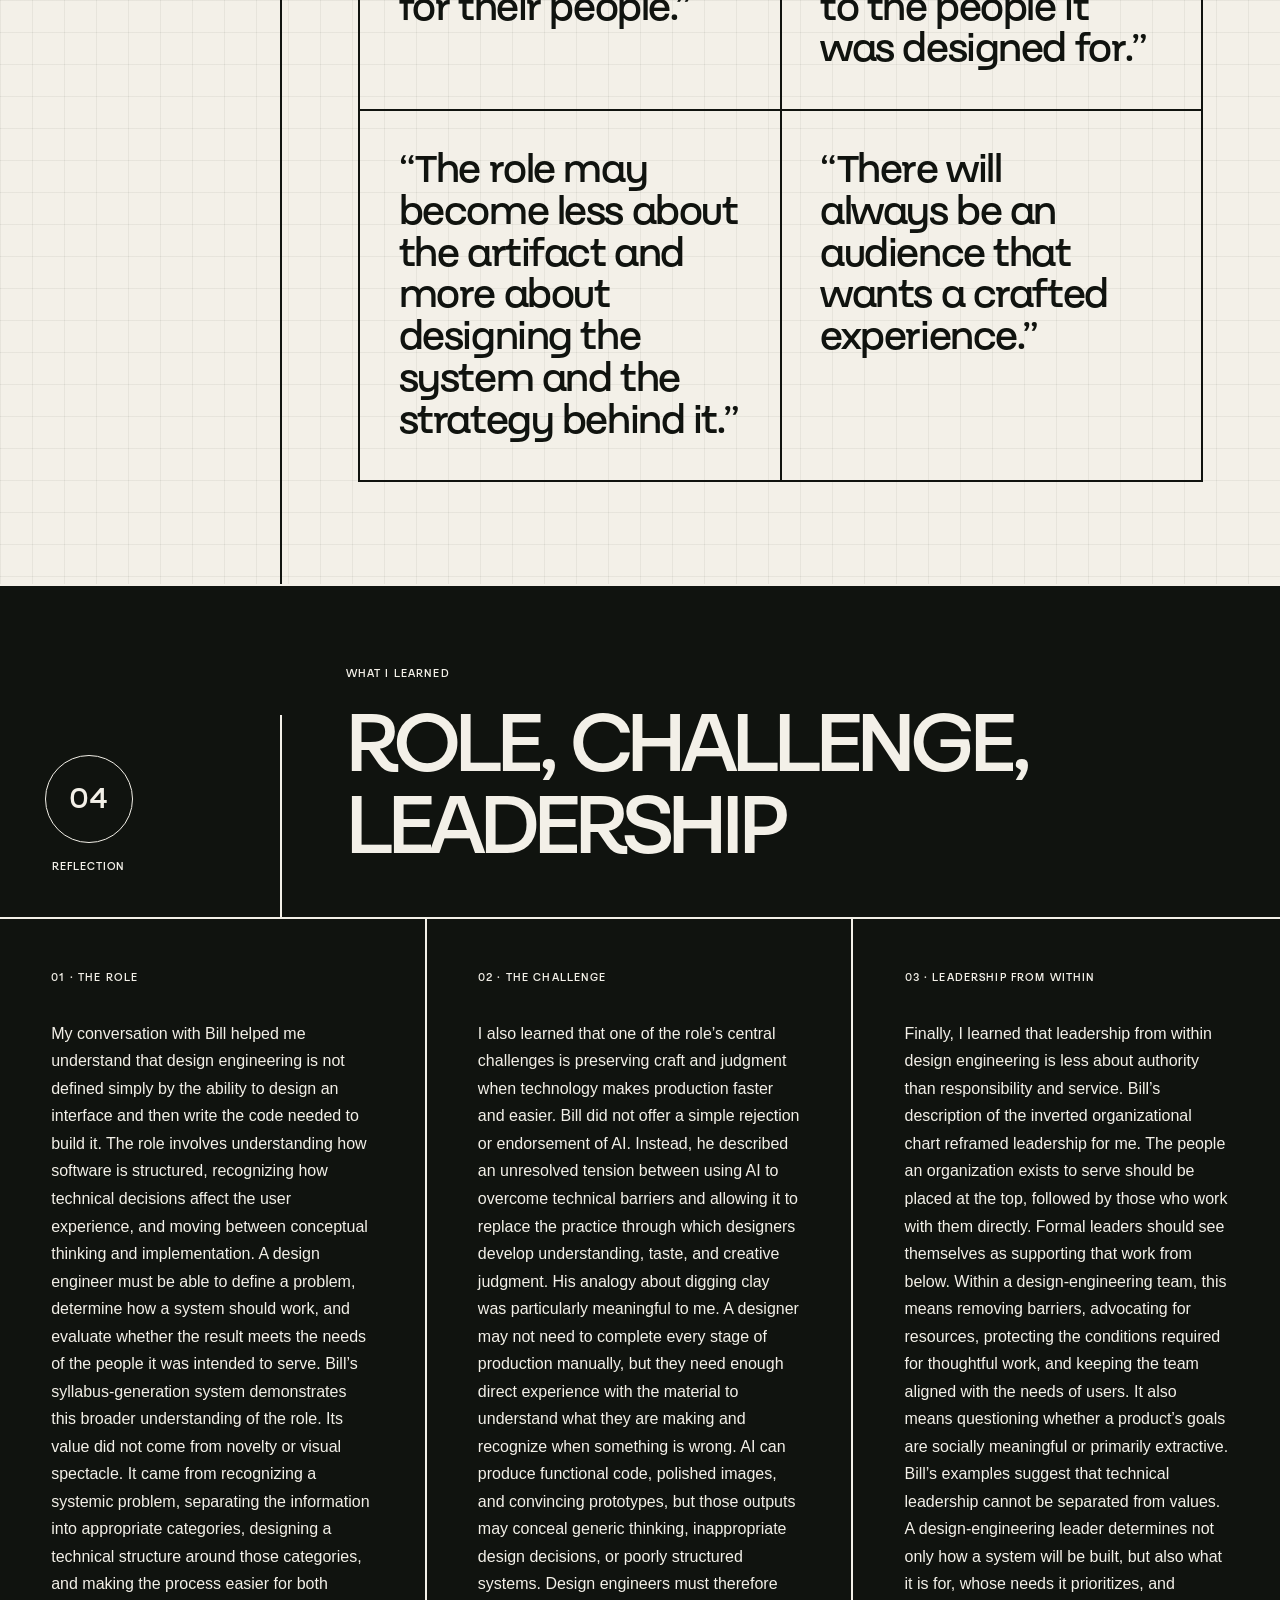
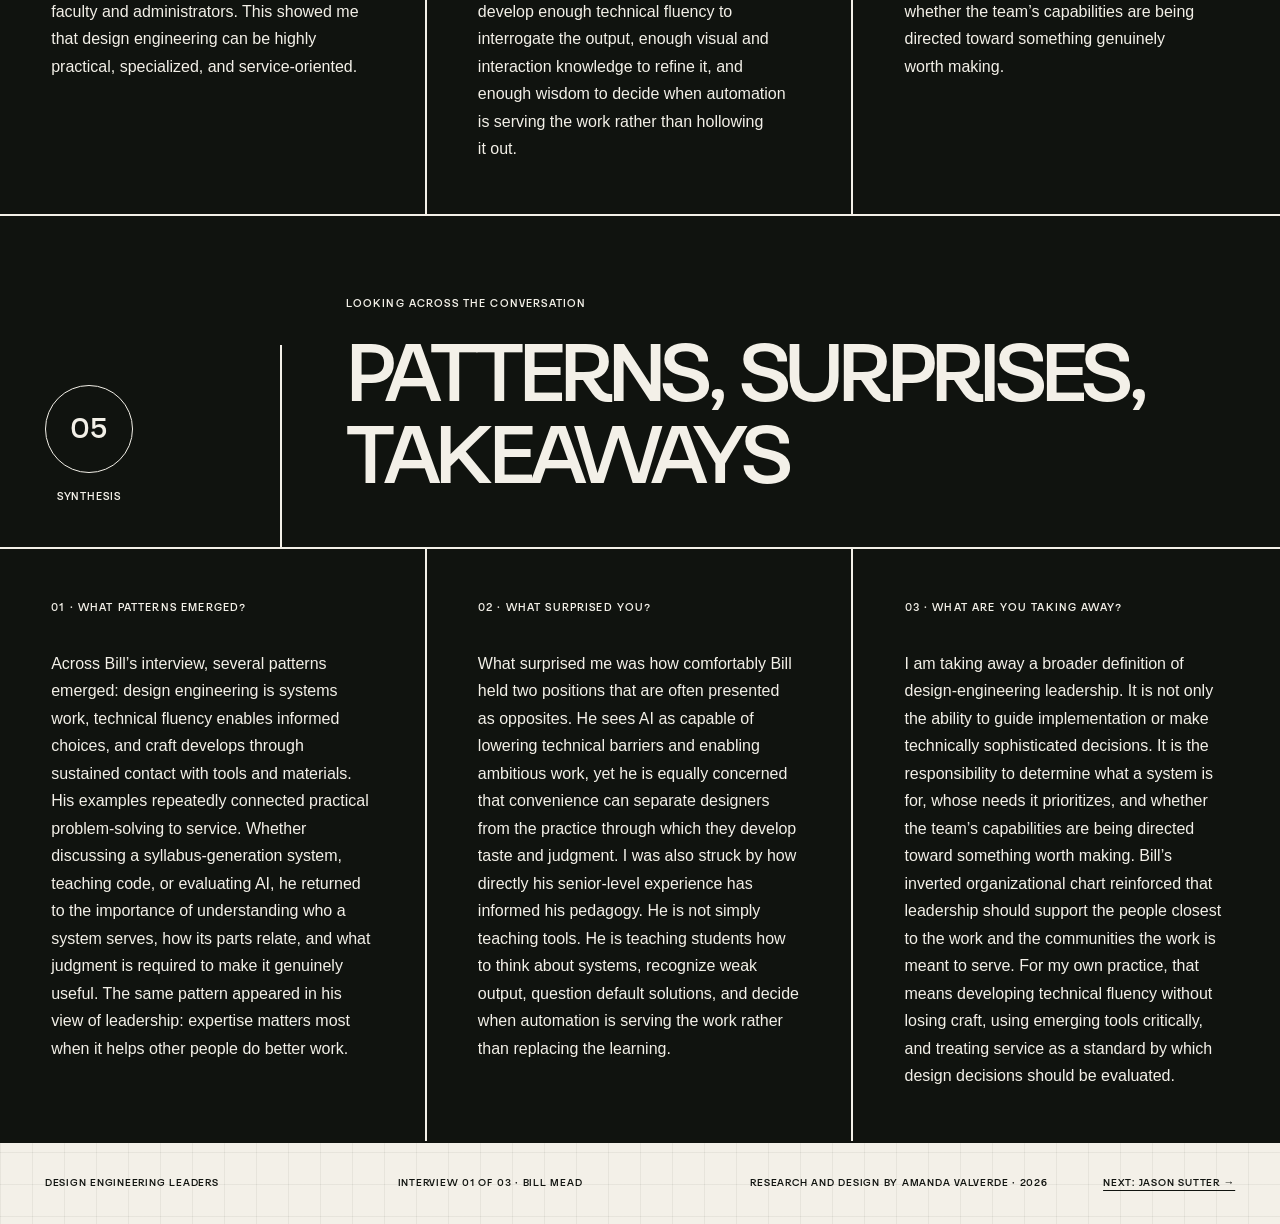
==== commit 165f4e0a: "Add files via upload" ====
--- a/index.html
+++ b/index.html
@@ -39,7 +39,9 @@
         <nav class="hero-anchor-links" aria-label="Bill Mead page sections">
           <a href="#introduction">Introduction</a>
           <a href="#interview">Interview</a>
+          <a href="#in-his-words">In his words</a>
           <a href="#reflection">Reflection</a>
+          <a href="#synthesis">Synthesis</a>
         </nav>
         <a class="scroll-cue" href="#introduction">Read the interview <span aria-hidden="true">↓</span></a>
       </div>
@@ -266,7 +268,7 @@
       </div>
     </section>
 
-    <section class="pull-quotes ruled-section" aria-labelledby="quotes-title">
+    <section class="pull-quotes ruled-section" id="in-his-words" aria-labelledby="quotes-title">
       <div class="section-marker"><span>03</span><p>In his words</p></div>
       <div class="quotes-content">
         <p class="eyebrow">Selected pull quotes</p>
@@ -293,6 +295,18 @@
         <article><span>03 · Leadership from within</span><p>Finally, I learned that leadership from within design engineering is less about authority than responsibility and service. Bill’s description of the inverted organizational chart reframed leadership for me. The people an organization exists to serve should be placed at the top, followed by those who work with them directly. Formal leaders should see themselves as supporting that work from below. Within a design-engineering team, this means removing barriers, advocating for resources, protecting the conditions required for thoughtful work, and keeping the team aligned with the needs of users. It also means questioning whether a product’s goals are socially meaningful or primarily extractive. Bill’s examples suggest that technical leadership cannot be separated from values. A design-engineering leader determines not only how a system will be built, but also what it is for, whose needs it prioritizes, and whether the team’s capabilities are being directed toward something genuinely worth making.</p></article>
       </div>
     </section>
+
+    <section class="reflection synthesis" id="synthesis" aria-labelledby="synthesis-title">
+      <header class="reflection-header">
+        <div class="section-marker light-marker"><span>05</span><p>Synthesis</p></div>
+        <div><p class="eyebrow">Looking across the conversation</p><h2 id="synthesis-title">Patterns, surprises, takeaways</h2></div>
+      </header>
+      <div class="reflection-grid">
+        <article><span>01 · What patterns emerged?</span><p>Across Bill’s interview, several patterns emerged: design engineering is systems work, technical fluency enables informed choices, and craft develops through sustained contact with tools and materials. His examples repeatedly connected practical problem-solving to service. Whether discussing a syllabus-generation system, teaching code, or evaluating AI, he returned to the importance of understanding who a system serves, how its parts relate, and what judgment is required to make it genuinely useful. The same pattern appeared in his view of leadership: expertise matters most when it helps other people do better work.</p></article>
+        <article><span>02 · What surprised you?</span><p>What surprised me was how comfortably Bill held two positions that are often presented as opposites. He sees AI as capable of lowering technical barriers and enabling ambitious work, yet he is equally concerned that convenience can separate designers from the practice through which they develop taste and judgment. I was also struck by how directly his senior-level experience has informed his pedagogy. He is not simply teaching tools. He is teaching students how to think about systems, recognize weak output, question default solutions, and decide when automation is serving the work rather than replacing the learning.</p></article>
+        <article><span>03 · What are you taking away?</span><p>I am taking away a broader definition of design-engineering leadership. It is not only the ability to guide implementation or make technically sophisticated decisions. It is the responsibility to determine what a system is for, whose needs it prioritizes, and whether the team’s capabilities are being directed toward something worth making. Bill’s inverted organizational chart reinforced that leadership should support the people closest to the work and the communities the work is meant to serve. For my own practice, that means developing technical fluency without losing craft, using emerging tools critically, and treating service as a standard by which design decisions should be evaluated.</p></article>
+      </div>
+    </section>
   </main>
 
   <button class="back-to-top" type="button" data-back-to-top aria-label="Back to top" aria-hidden="true" tabindex="-1"><span aria-hidden="true">↑</span></button>
